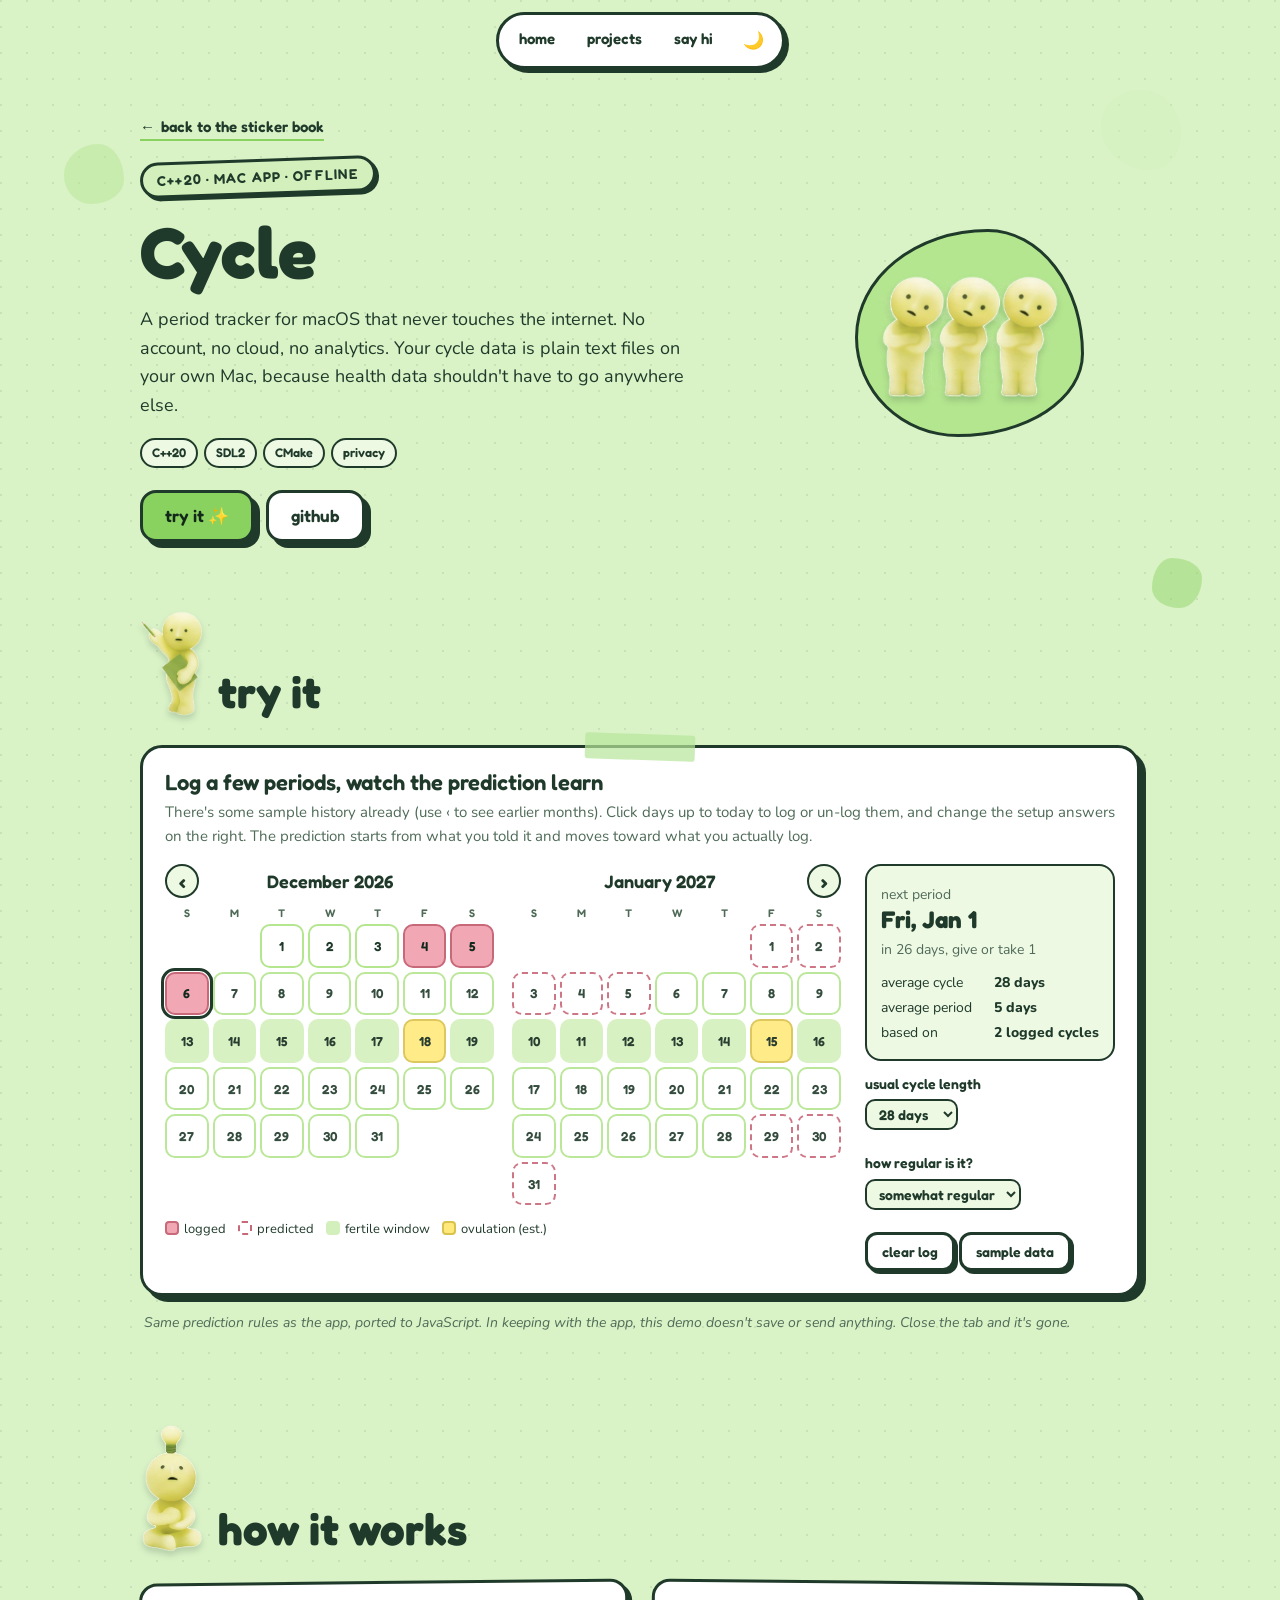
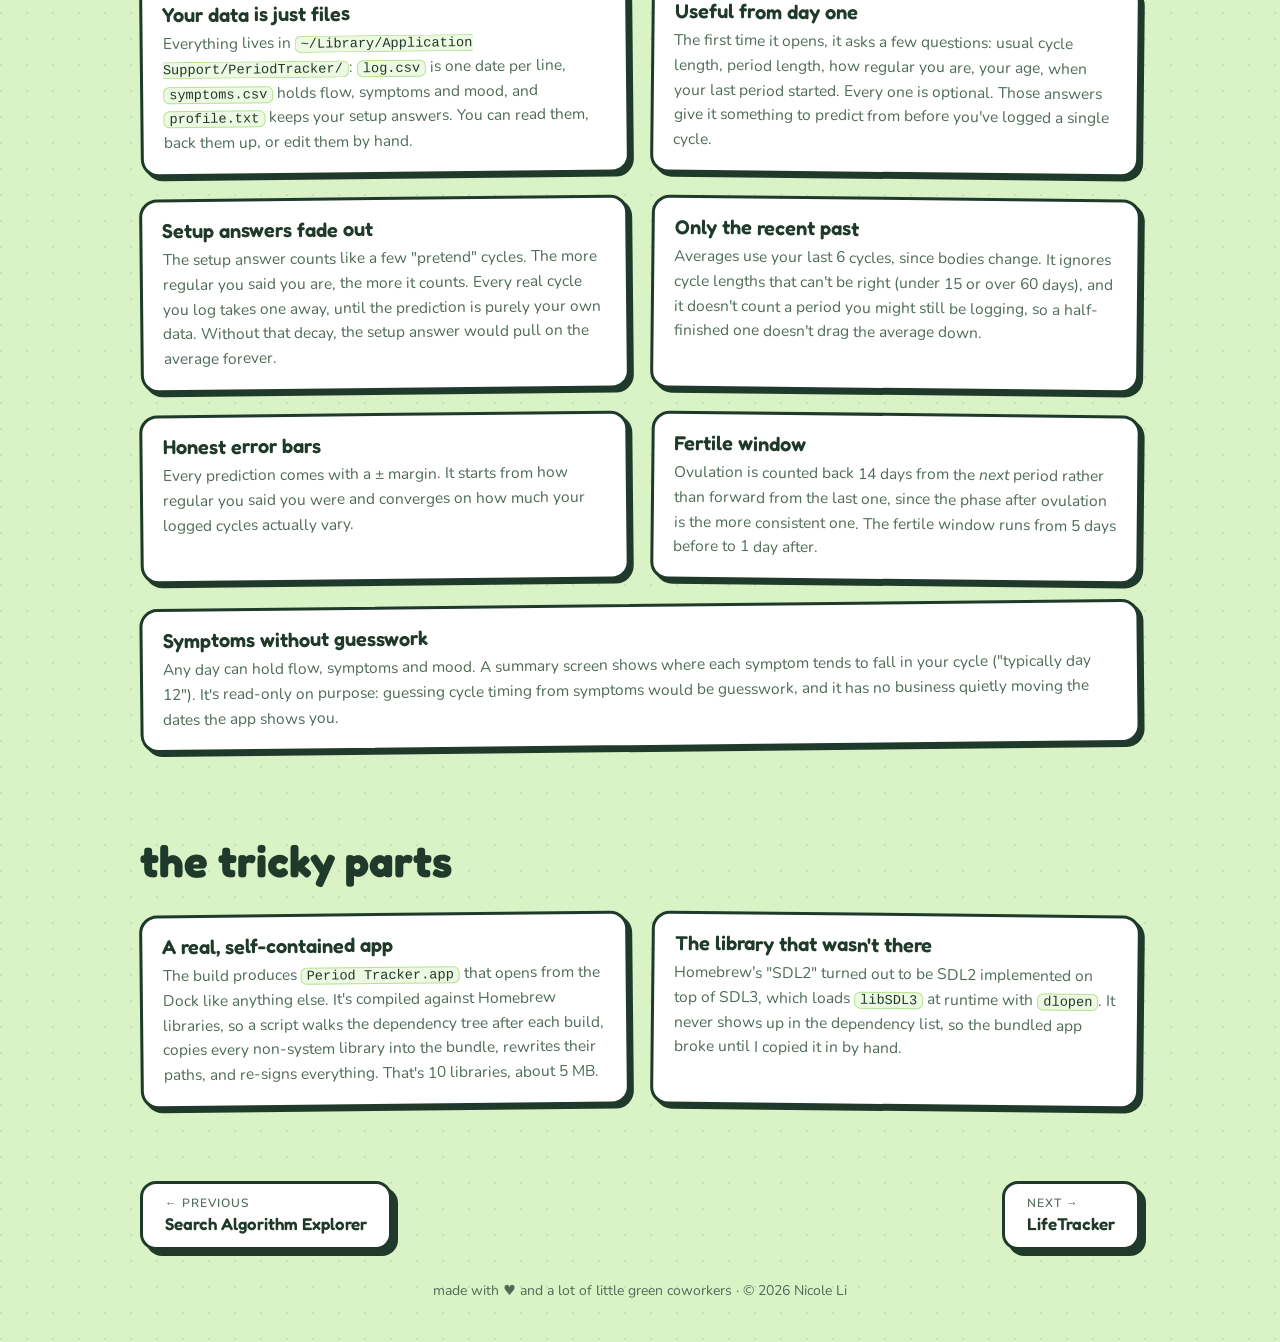
==== projects/cycle.html @ 3907b738 "Project pages with live demos; swap Fitness tracker for InternScout - Each project card opens its ow" ====
<!DOCTYPE html>
<html lang="en" data-theme="light">
<head>
<meta charset="utf-8">
<meta name="viewport" content="width=device-width, initial-scale=1, viewport-fit=cover">
<meta name="description" content="Cycle by Nicole Li: a fully offline period tracker for macOS, written in C++20 with SDL2. Health data never leaves your machine.">
<link rel="icon" href="../figures/idea.png">
<title>Cycle · Nicole Li</title>
<link rel="preconnect" href="https://fonts.googleapis.com">
<link rel="stylesheet" href="https://fonts.googleapis.com/css2?family=Fredoka:wght@400;500;600;700&family=Nunito:ital,wght@0,400;0,600;0,800;1,400&display=swap">
<link rel="stylesheet" href="../style.css">
<script>try{if(localStorage.getItem('theme')==='dark')document.documentElement.setAttribute('data-theme','dark')}catch(e){}</script>
<style>
:root{--period:#F2A7B5; --period-edge:#C8697A; --fertile:#D3F0BC; --ovu:#FFE97A}
.cyc{display:grid; grid-template-columns:1fr 250px; gap:24px; align-items:start}
.months{display:grid; grid-template-columns:repeat(2,1fr); gap:18px}
.mhead{display:flex; justify-content:space-between; align-items:center; margin-bottom:8px}
.mhead h4{font:600 18px "Fredoka",sans-serif; margin:0}
.arrow{font:700 18px "Fredoka",sans-serif; width:34px; height:34px; border-radius:50%; border:2.5px solid var(--line); background:var(--g1); color:var(--ink); cursor:pointer}
.arrow:focus-visible{outline:3px dashed var(--g5); outline-offset:2px}
.cal7{display:grid; grid-template-columns:repeat(7,1fr); gap:4px}
.cal7 .dow{font:600 11px "Fredoka",sans-serif; text-align:center; color:var(--ink-soft)}
.day{aspect-ratio:1; border-radius:10px; border:2px solid var(--g3); background:var(--paper); color:var(--ink); font:600 13px "Fredoka",sans-serif; cursor:pointer; position:relative; padding:0}
.day:disabled{cursor:default; opacity:.9}
.day.out{visibility:hidden}
.day.fertile{background:var(--fertile); border-color:var(--fertile); color:#12281A}
.day.ovu{background:var(--ovu); border-color:#D9C24E; color:#12281A}
.day.pred{border:2.5px dashed var(--period-edge); background:var(--paper); color:var(--ink)}
.day.logged{background:var(--period); border-color:var(--period-edge); color:#12281A}
.day.today{outline:3px solid var(--line); outline-offset:1px}
.day:focus-visible{outline:3px dashed var(--g5); outline-offset:1px}
.arrow.mob{visibility:hidden}
.legend{display:flex; flex-wrap:wrap; gap:12px; margin-top:14px; font-size:13px}
.legend i{display:inline-block; width:14px; height:14px; border-radius:4px; vertical-align:-2px; margin-right:5px; border:2px solid var(--g3)}
.side{display:grid; gap:12px}
.side .ctrl{display:block}
.side .lbl{display:block; margin-bottom:4px}
.pred-box{background:var(--g1); border:2.5px solid var(--line); border-radius:16px; padding:14px}
.pred-box .big2{font:700 24px "Fredoka",sans-serif; line-height:1.2}
.pred-box p{margin:4px 0 0; font-size:14px; color:var(--ink-soft)}
.pred-box dl{display:grid; grid-template-columns:1fr auto; gap:3px 10px; margin:10px 0 0; font-size:14px}
.pred-box dd{margin:0; font-weight:800}
@media (max-width:760px){
  .cyc{grid-template-columns:1fr}
  .months{grid-template-columns:1fr}
  .months > div:nth-child(2){display:none}
  .arrow.mob{visibility:visible}
}
</style>
</head>
<body>

<svg width="0" height="0" style="position:absolute" aria-hidden="true">
  <symbol id="p-group" viewBox="0 0 241 169"><image href="../figures/group.png" width="241" height="169"/></symbol>
  <symbol id="p-present" viewBox="0 0 165 276"><image href="../figures/present.png" width="165" height="276"/></symbol>
  <symbol id="p-idea" viewBox="0 0 127 259"><image href="../figures/idea.png" width="127" height="259"/></symbol>
</svg>
<div class="floaters" aria-hidden="true">
  <span class="s1" style="left:5%;top:16%;background:var(--g3);animation-delay:-2s"></span>
  <span class="s3" style="left:86%;top:10%;background:var(--g2);animation-delay:-1s;width:80px;height:80px"></span>
  <span class="s2" style="left:90%;top:62%;background:var(--g4);animation-delay:-8s;width:50px;height:50px"></span>
</div>
<canvas id="sparkles" aria-hidden="true"></canvas>

<nav class="nav" aria-label="Site">
  <ul>
    <li><a href="../index.html">home</a></li>
    <li><a href="../index.html#projects">projects</a></li>
    <li><a href="../index.html#contact">say hi</a></li>
    <li><button class="theme" id="themeBtn" type="button" aria-label="Toggle dark mode">🌙</button></li>
  </ul>
</nav>

<main class="wrap">
  <header class="phero">
    <div>
      <a class="back" href="../index.html#projects"><span class="ar">←</span> back to the sticker book</a><br>
      <span class="eyebrow">C++20 · Mac app · offline</span>
      <h1>Cycle</h1>
      <p class="plead">A period tracker for macOS that never touches the internet. No account, no cloud, no analytics. Your cycle data is plain text files on your own Mac, because health data shouldn't have to go anywhere else.</p>
      <div class="tags"><span>C++20</span><span>SDL2</span><span>CMake</span><span>privacy</span></div>
      <div class="btns">
        <a class="btn" href="#demo">try it ✨</a>
        <a class="btn alt" href="https://github.com/nicole-li7/cycle" target="_blank" rel="noopener">github</a>
      </div>
    </div>
    <div class="stage" aria-hidden="true">
      <div class="pad a"></div>
      <div class="smk hero-smk" style="width:70%;left:15%;bottom:22%"><svg viewBox="0 0 241 169"><use href="#p-group"/></svg></div>
    </div>
  </header>

  <section id="demo">
    <div class="title"><div class="smk" aria-hidden="true"><svg viewBox="0 0 165 276"><use href="#p-present"/></svg></div><h2>try it</h2></div>
    <div class="demo-card">
      <h3 class="demo-sub">Log a few periods, watch the prediction learn</h3>
      <p>There's some sample history already (use ‹ to see earlier months). Click days up to today to log or un-log them, and change the setup answers on the right. The prediction starts from what you told it and moves toward what you actually log.</p>
      <div class="cyc">
        <div>
          <div class="months" id="months"></div>
          <div class="legend">
            <span><i style="background:var(--period);border-color:var(--period-edge)"></i>logged</span>
            <span><i style="border:2px dashed var(--period-edge)"></i>predicted</span>
            <span><i style="background:var(--fertile);border-color:var(--fertile)"></i>fertile window</span>
            <span><i style="background:var(--ovu);border-color:#D9C24E"></i>ovulation (est.)</span>
          </div>
        </div>
        <div class="side">
          <div class="pred-box" aria-live="polite" id="pred"></div>
          <div class="ctrl"><label class="lbl" for="usual">usual cycle length</label>
            <select class="sel" id="usual"></select></div>
          <div class="ctrl"><label class="lbl" for="reg">how regular is it?</label>
            <select class="sel" id="reg"><option value="0">not sure</option><option value="4">very regular</option><option value="2" selected>somewhat regular</option><option value="1">irregular</option></select></div>
          <div class="ctrl">
            <button class="btn small alt" type="button" id="clear">clear log</button>
            <button class="btn small alt" type="button" id="sample">sample data</button>
          </div>
        </div>
      </div>
    </div>
    <p class="demo-note">Same prediction rules as the app, ported to JavaScript. In keeping with the app, this demo doesn't save or send anything. Close the tab and it's gone.</p>
  </section>

  <section>
    <div class="title"><div class="smk" aria-hidden="true"><svg viewBox="0 0 127 259"><use href="#p-idea"/></svg></div><h2>how it works</h2></div>
    <div class="explain">
      <div class="note">
        <h3>Your data is just files</h3>
        <p>Everything lives in <code>~/Library/Application Support/PeriodTracker/</code>: <code>log.csv</code> is one date per line, <code>symptoms.csv</code> holds flow, symptoms and mood, and <code>profile.txt</code> keeps your setup answers. You can read them, back them up, or edit them by hand.</p>
      </div>
      <div class="note">
        <h3>Useful from day one</h3>
        <p>The first time it opens, it asks a few questions: usual cycle length, period length, how regular you are, your age, when your last period started. Every one is optional. Those answers give it something to predict from before you've logged a single cycle.</p>
      </div>
      <div class="note">
        <h3>Setup answers fade out</h3>
        <p>The setup answer counts like a few "pretend" cycles. The more regular you said you are, the more it counts. Every real cycle you log takes one away, until the prediction is purely your own data. Without that decay, the setup answer would pull on the average forever.</p>
      </div>
      <div class="note">
        <h3>Only the recent past</h3>
        <p>Averages use your last 6 cycles, since bodies change. It ignores cycle lengths that can't be right (under 15 or over 60 days), and it doesn't count a period you might still be logging, so a half-finished one doesn't drag the average down.</p>
      </div>
      <div class="note">
        <h3>Honest error bars</h3>
        <p>Every prediction comes with a ± margin. It starts from how regular you said you were and converges on how much your logged cycles actually vary.</p>
      </div>
      <div class="note">
        <h3>Fertile window</h3>
        <p>Ovulation is counted back 14 days from the <em>next</em> period rather than forward from the last one, since the phase after ovulation is the more consistent one. The fertile window runs from 5 days before to 1 day after.</p>
      </div>
      <div class="note wide">
        <h3>Symptoms without guesswork</h3>
        <p>Any day can hold flow, symptoms and mood. A summary screen shows where each symptom tends to fall in your cycle ("typically day 12"). It's read-only on purpose: guessing cycle timing from symptoms would be guesswork, and it has no business quietly moving the dates the app shows you.</p>
      </div>
    </div>
  </section>

  <section>
    <div class="title"><h2>the tricky parts</h2></div>
    <div class="explain">
      <div class="note">
        <h3>A real, self-contained app</h3>
        <p>The build produces <code>Period Tracker.app</code> that opens from the Dock like anything else. It's compiled against Homebrew libraries, so a script walks the dependency tree after each build, copies every non-system library into the bundle, rewrites their paths, and re-signs everything. That's 10 libraries, about 5 MB.</p>
      </div>
      <div class="note">
        <h3>The library that wasn't there</h3>
        <p>Homebrew's "SDL2" turned out to be SDL2 implemented on top of SDL3, which loads <code>libSDL3</code> at runtime with <code>dlopen</code>. It never shows up in the dependency list, so the bundled app broke until I copied it in by hand.</p>
      </div>
    </div>
  </section>

  <nav class="pnext" aria-label="More projects">
    <a class="btn alt" href="search.html"><small>← previous</small>Search Algorithm Explorer</a>
    <a class="btn alt" href="lifetracker.html"><small>next →</small>LifeTracker</a>
  </nav>
</main>
<footer>made with ♥ and a lot of little green coworkers · © 2026 Nicole Li</footer>

<script src="../site.js"></script>
<script>
(function(){
  var DAY = 864e5, WINDOW = 6, FUTURE = 13, LUTEAL = 14;
  function mk(y, m, d){ return new Date(y, m, d, 12); }
  var now = new Date(), TODAY = mk(now.getFullYear(), now.getMonth(), now.getDate());
  function add(d, n){ return mk(d.getFullYear(), d.getMonth(), d.getDate() + n); }
  function key(d){ return d.getFullYear() + '-' + String(d.getMonth() + 1).padStart(2, '0') + '-' + String(d.getDate()).padStart(2, '0'); }
  function between(a, b){ return Math.round((b - a) / DAY); }
  function fromKey(k){ var p = k.split('-'); return mk(+p[0], p[1] - 1, +p[2]); }

  var logged = new Set(), viewStart = mk(TODAY.getFullYear(), TODAY.getMonth(), 1);
  var usual = document.getElementById('usual'), reg = document.getElementById('reg');
  usual.innerHTML = '<option value="0">not sure</option>' + Array.from({length: 21}, function(_, i){ var v = 21 + i; return '<option value="' + v + '"' + (v === 28 ? ' selected' : '') + '>' + v + ' days</option>'; }).join('');

  function seed(){
    logged.clear();
    [[-58, 5], [-30, 5], [-2, 3]].forEach(function(p){ for (var i = 0; i < p[1]; i++) logged.add(key(add(TODAY, p[0] + i))); });
  }

  // blend(): the setup answer counts as `w` cycles; with w = 0 it drops out
  function blend(prior, w, obs){
    if (!obs.length) return prior;
    var sum = obs.reduce(function(a, b){ return a + b; }, 0);
    return w <= 0 ? Math.round(sum / obs.length) : Math.round((prior * w + sum) / (w + obs.length));
  }
  function sd(v){
    if (v.length < 2) return 0;
    var m = v.reduce(function(a, b){ return a + b; }, 0) / v.length;
    return Math.round(Math.sqrt(v.reduce(function(a, b){ return a + (b - m) * (b - m); }, 0) / v.length));
  }

  function predict(){
    var typical = +usual.value, regularity = +reg.value;
    var strength = regularity || (typical ? 2 : 1);
    var baseSpread = {4: 2, 2: 4, 1: 7, 0: 5}[regularity];
    var out = {cycle: typical || 28, period: 5, spread: baseSpread, observed: 0, pred: new Set(), fertile: new Set(), ovu: new Set(), next: null};
    var days = Array.from(logged).sort().map(fromKey);
    if (!days.length) return out;

    // group consecutive days into periods
    var cycles = [];
    for (var i = 0; i < days.length;) {
      var len = 1; while (i + len < days.length && between(days[i], days[i + len]) === len) len++;
      cycles.push({start: days[i], period: len}); i += len;
    }
    var lens = [];
    for (var c = 0; c + 1 < cycles.length; c++) { var L = between(cycles[c].start, cycles[c + 1].start); if (L >= 15 && L <= 60) lens.push(L); }
    var total = lens.length; lens = lens.slice(-WINDOW);
    var plens = cycles.filter(function(cy, idx){
      var last = idx === cycles.length - 1, lastDay = add(cy.start, cy.period - 1);
      return !(last && between(lastDay, TODAY) <= 1);          // might still be ongoing
    }).map(function(cy){ return cy.period; }).slice(-WINDOW);

    var w = Math.max(0, strength - total);
    out.observed = total;
    out.cycle = blend(typical || 28, w, lens);
    out.period = blend(5, w, plens);
    out.spread = lens.length >= 2 ? blend(baseSpread, w, lens.map(function(){ return Math.max(1, sd(lens)); })) : baseSpread;
    out.spread = Math.min(10, Math.max(1, out.spread));

    var next = add(cycles[cycles.length - 1].start, out.cycle);
    while (between(next, TODAY) > 0) next = add(next, out.cycle);
    out.next = next;
    for (var k = 0; k < FUTURE; k++) {
      var s = add(next, k * out.cycle);
      for (var p = 0; p < out.period; p++) out.pred.add(key(add(s, p)));
      var ov = add(s, -LUTEAL); out.ovu.add(key(ov));
      for (var f = -5; f <= 1; f++) out.fertile.add(key(add(ov, f)));
    }
    return out;
  }

  var MONTHS = ['January','February','March','April','May','June','July','August','September','October','November','December'];
  function month(first, P, idx){
    var y = first.getFullYear(), m = first.getMonth(), n = new Date(y, m + 1, 0).getDate(), lead = first.getDay();
    var h = '<div><div class="mhead">' + (idx === 0 ? '<button class="arrow" type="button" data-nav="-1" aria-label="Earlier months">‹</button>' : '<span></span>') +
      '<h4>' + MONTHS[m] + ' ' + y + '</h4>' + (idx === 1 ? '<button class="arrow" type="button" data-nav="1" aria-label="Later months">›</button>' : '<button class="arrow mob" type="button" data-nav="1" aria-label="Later months">›</button>') + '</div><div class="cal7">';
    'SMTWTFS'.split('').forEach(function(d){ h += '<span class="dow" aria-hidden="true">' + d + '</span>'; });
    for (var b = 0; b < lead; b++) h += '<span class="day out"></span>';
    for (var d = 1; d <= n; d++) {
      var dt = mk(y, m, d), k = key(dt), cls = ['day'], label = MONTHS[m] + ' ' + d;
      if (logged.has(k)) { cls.push('logged'); label += ', logged'; }
      else if (P.pred.has(k)) { cls.push('pred'); label += ', predicted period'; }
      else if (P.ovu.has(k)) { cls.push('ovu'); label += ', estimated ovulation'; }
      else if (P.fertile.has(k)) { cls.push('fertile'); label += ', fertile window'; }
      if (k === key(TODAY)) { cls.push('today'); label += ', today'; }
      var future = dt > TODAY;
      h += '<button type="button" class="' + cls.join(' ') + '" data-k="' + k + '"' + (future ? ' disabled' : '') + ' aria-label="' + label + '" aria-pressed="' + logged.has(k) + '">' + d + '</button>';
    }
    return h + '</div></div>';
  }

  function fmtDate(d){ return d.toLocaleDateString('en-US', {weekday: 'short', month: 'short', day: 'numeric'}); }
  function render(){
    var P = predict();
    document.getElementById('months').innerHTML = month(viewStart, P, 0) + month(mk(viewStart.getFullYear(), viewStart.getMonth() + 1, 1), P, 1);
    var box = document.getElementById('pred');
    if (!P.next) { box.innerHTML = '<div class="big2">nothing logged</div><p>Click a past day to log it. Until then there\'s nothing to anchor a date to, just your setup answers: about ' + P.cycle + '-day cycles.</p>'; return; }
    var inDays = between(TODAY, P.next);
    box.innerHTML = '<p>next period</p><div class="big2">' + fmtDate(P.next) + '</div><p>' + (inDays === 0 ? 'today' : 'in ' + inDays + ' day' + (inDays === 1 ? '' : 's')) + ', give or take ' + P.spread + '</p>' +
      '<dl><dt>average cycle</dt><dd>' + P.cycle + ' days</dd><dt>average period</dt><dd>' + P.period + ' days</dd><dt>based on</dt><dd>' +
      (P.observed ? P.observed + ' logged cycle' + (P.observed === 1 ? '' : 's') : 'setup answers') + '</dd></dl>';
  }

  document.getElementById('months').addEventListener('click', function(e){
    var nav = e.target.closest('[data-nav]');
    if (nav) { viewStart = mk(viewStart.getFullYear(), viewStart.getMonth() + (+nav.dataset.nav), 1); render(); return; }
    var b = e.target.closest('.day[data-k]'); if (!b || b.disabled) return;
    var k = b.dataset.k; if (logged.has(k)) logged.delete(k); else logged.add(k);
    render();
    var again = document.querySelector('.day[data-k="' + k + '"]'); if (again) again.focus();
  });
  usual.addEventListener('change', render); reg.addEventListener('change', render);
  document.getElementById('clear').addEventListener('click', function(){ logged.clear(); render(); });
  document.getElementById('sample').addEventListener('click', function(){ seed(); viewStart = mk(TODAY.getFullYear(), TODAY.getMonth(), 1); render(); });
  seed(); render();
})();
</script>
</body>
</html>
---- style.css ----
:root{
  --bg:#D9F2C6; --bg2:#C6E9AC; --ink:#1F3A2A; --ink-soft:#4F6B58;
  --paper:#FFFFFF; --line:#1F3A2A;
  --g1:#EEF9E4; --g2:#D3F0BC; --g3:#B4E58F; --g4:#8AD25F; --g5:#5FB244;
  --smk:#E6F2A8; --smk-shade:#C6D97E; --smk-face:#4A5A2E; --smk-glow:0 0 0 transparent;
  --bulb:#FFE97A;
  --shadow:6px 6px 0 var(--ink);
  --tape:rgba(183,230,154,.7);
}
:root[data-theme="dark"]{
  --bg:#0F1A12; --bg2:#152418; --ink:#E9F5E1; --ink-soft:#A9C4AE;
  --paper:#182A1D; --line:#E9F5E1;
  --g1:#22371F; --g2:#2E4A2A; --g3:#3F6636; --g4:#6FBF57; --g5:#9BE87C;
  --smk:#EDFFB0; --smk-shade:#B9D46E; --smk-face:#2F3D1C; --smk-glow:0 0 14px #E4FF9A;
  --bulb:#FFF3A6;
  --shadow:6px 6px 0 #050A06; --tape:rgba(159,232,124,.35);
}
*{box-sizing:border-box}
img{max-width:100%} [hidden]{display:none!important}
html{scroll-behavior:smooth}
body{
  margin:0; background:var(--bg); color:var(--ink);
  font-family:"Nunito","Avenir Next","Segoe UI",system-ui,sans-serif; font-size:17px; line-height:1.6;
  background-image:radial-gradient(circle at 1px 1px, color-mix(in srgb, var(--ink) 9%, transparent) 1.2px, transparent 0);
  background-size:26px 26px; overflow-x:hidden;
}
h1,h2,h3{font-family:"Fredoka","Nunito","Avenir Next",system-ui,sans-serif; line-height:1.1; margin:0; text-wrap:balance}
a{color:inherit}
.wrap{max-width:1040px; margin:0 auto; padding-inline:20px}

/* smiski photo figures */
.smk{position:absolute; pointer-events:none; filter:drop-shadow(var(--smk-glow)) drop-shadow(0 4px 3px rgba(31,58,42,.2))}
.smk svg{display:block; width:100%; height:auto; overflow:visible}
.peekwrap{position:absolute; left:0; right:0; top:-70px; height:70px; overflow:hidden; pointer-events:none; z-index:3}
.peekwrap .smk{position:absolute; bottom:-6px; width:72px; transition:transform .4s cubic-bezier(.34,1.56,.64,1); transform:translateY(58%)}
.sticker:hover .peekwrap .smk,.polaroid:hover .peekwrap .smk{transform:translateY(8%)}

/* random blob pads under figures */
.pad{position:absolute; background:var(--g3); border:3px solid var(--line); z-index:-1; animation:morph 9s ease-in-out infinite}
.pad.a{border-radius:58% 42% 55% 45% / 52% 60% 40% 48%}
.pad.b{border-radius:40% 60% 45% 55% / 60% 40% 60% 40%; background:var(--g2); animation-delay:-3s}
.pad.c{border-radius:50% 50% 38% 62% / 45% 55% 45% 55%; background:var(--g4); animation-delay:-6s}
@keyframes morph{0%,100%{transform:rotate(0) scale(1)}50%{transform:rotate(6deg) scale(1.04)}}

/* nav pill */
.nav{position:sticky; top:calc(env(safe-area-inset-top,0px) + 12px); z-index:20; display:flex; justify-content:center; padding-inline:16px; pointer-events:none}
.nav ul{pointer-events:auto; list-style:none; margin:0; padding:6px; display:flex; gap:4px; background:var(--paper); border:3px solid var(--line); border-radius:999px; box-shadow:4px 4px 0 var(--ink)}
.nav a{display:block; padding:6px 14px; border-radius:999px; text-decoration:none; font-family:"Fredoka",sans-serif; font-weight:600; font-size:15px; transition:background .2s, transform .2s}
.nav a:hover,.nav a:focus-visible{background:var(--g2); transform:rotate(-3deg); outline:none}
.nav .theme{cursor:pointer; border:0; background:none; font:inherit; color:inherit; padding:6px 12px; border-radius:999px}
.nav .theme:hover{background:var(--g2)}

/* floating blobs */
.floaters{position:fixed; inset:0; pointer-events:none; z-index:0; overflow:hidden}
.floaters span{position:absolute; width:60px; height:60px; opacity:.45; animation:drift 16s ease-in-out infinite, morph 9s ease-in-out infinite}
.floaters .s1{border-radius:58% 42% 55% 45% / 52% 60% 40% 48%}
.floaters .s2{border-radius:40% 60% 45% 55% / 60% 40% 60% 40%}
.floaters .s3{border-radius:50% 50% 38% 62% / 45% 55% 45% 55%}
@keyframes drift{0%,100%{translate:0 0}50%{translate:0 -40px}}

/* corner hider */
.corner{position:fixed; right:0; bottom:env(safe-area-inset-bottom,0px); width:170px; z-index:5; transform:translateX(40%); transition:transform .5s cubic-bezier(.34,1.56,.64,1); pointer-events:auto; cursor:pointer}
.corner:hover{transform:translateX(4%)}

main{position:relative; z-index:1}

/* hero */
.hero{display:grid; grid-template-columns:1.2fr .8fr; gap:32px; align-items:center; padding-block:64px 40px}
.eyebrow{display:inline-block; font-family:"Fredoka",sans-serif; font-weight:600; font-size:14px; letter-spacing:.08em; text-transform:uppercase; background:var(--g2); border:3px solid var(--line); border-radius:999px; padding:4px 14px; transform:rotate(-2deg); box-shadow:3px 3px 0 var(--ink)}
.hero h1{font-size:clamp(46px,8vw,86px); font-weight:700; margin-top:18px}
.hero h1 .wave{display:inline-block; animation:wave 2.4s ease-in-out infinite; transform-origin:70% 70%}
@keyframes wave{0%,60%,100%{transform:rotate(0)}10%{transform:rotate(16deg)}20%{transform:rotate(-8deg)}30%{transform:rotate(16deg)}40%{transform:rotate(-4deg)}50%{transform:rotate(10deg)}}
.hero .squiggle{position:relative; display:inline-block; z-index:0}
.hero .squiggle::after{content:""; position:absolute; left:-4px; right:-4px; bottom:6px; height:.35em; background:var(--g4); z-index:-1; border-radius:6px; transform:rotate(-1deg)}
.role{font-family:"Fredoka",sans-serif; font-size:clamp(20px,3vw,26px); font-weight:500; color:var(--ink-soft); margin:14px 0 0; min-height:1.4em}
.role .typed{color:var(--ink); border-right:3px solid var(--g5); padding-right:3px; animation:caret .8s step-end infinite}
@keyframes caret{50%{border-color:transparent}}
.lead{max-width:48ch; margin:18px 0 26px}
.btns{display:flex; flex-wrap:wrap; gap:12px}
.btn{font-family:"Fredoka",sans-serif; font-weight:600; font-size:17px; text-decoration:none; padding:11px 22px; border:3px solid var(--line); border-radius:16px; background:var(--g4); color:#12281A; box-shadow:var(--shadow); transition:transform .15s, box-shadow .15s}
.btn.alt{background:var(--paper); color:var(--ink)}
.btn:hover{transform:translate(2px,2px) rotate(-1deg); box-shadow:3px 3px 0 var(--ink)}
.btn:active{transform:translate(6px,6px); box-shadow:0 0 0 var(--ink)}
.btn:focus-visible{outline:3px dashed var(--g5); outline-offset:4px}

/* hero mascot: researching smiski on a blob */
.stage{position:relative; justify-self:center; width:min(100%,300px); aspect-ratio:1; cursor:pointer; user-select:none}
.stage .pad{inset:12% 6% 8% 6%}
.stage .hero-smk{position:absolute; left:26%; width:52%; bottom:14%; animation:bob 3.4s ease-in-out infinite; pointer-events:none}
@keyframes bob{0%,100%{transform:translateY(0)}50%{transform:translateY(-8px)}}
.stage .idea{position:absolute; width:18%; left:64%; top:6%; opacity:0; transform-origin:bottom center}
.stage.hi .idea{animation:idea 1.8s ease-out forwards}
@keyframes idea{0%{opacity:0; transform:scale(.3) translateY(10px)}25%{opacity:1; transform:scale(1.15) translateY(-6px)}45%{transform:scale(1) translateY(0)}80%{opacity:1}100%{opacity:0; transform:translateY(-16px)}}
.stage.hi .hero-smk{animation:hop .6s ease-out 2}
@keyframes hop{0%,100%{transform:translateY(0)}50%{transform:translateY(-22px) rotate(-3deg)}}
.stage .buddy{width:30%; left:-8%; bottom:8%; animation:sway 5s ease-in-out infinite}
@keyframes sway{0%,100%{transform:rotate(-4deg)}50%{transform:rotate(4deg)}}
.mascot-note{font-size:14px; color:var(--ink-soft); text-align:center; margin-top:6px; font-style:italic}

/* section titles */
section{padding-block:44px}
.title{display:flex; align-items:flex-end; gap:14px; margin-bottom:28px; position:relative}
.title h2{font-size:clamp(30px,5vw,44px); font-weight:700}
.title .smk{position:static; width:64px; animation:peekup 4s ease-in-out infinite}
@keyframes peekup{0%,100%{transform:translateY(4px)}50%{transform:translateY(-3px)}}

/* project stickers */
.grid{display:grid; grid-template-columns:repeat(2,1fr); gap:34px 30px}
.sticker{position:relative; background:var(--paper); border:3px solid var(--line); border-radius:22px; padding:22px 20px 20px; box-shadow:var(--shadow); text-decoration:none; display:flex; flex-direction:column; gap:12px; transition:transform .25s cubic-bezier(.34,1.56,.64,1), box-shadow .25s}
.sticker:nth-child(1){transform:rotate(-2deg)}
.sticker:nth-child(2){transform:rotate(1.5deg); margin-top:18px}
.sticker:nth-child(3){transform:rotate(-1deg)}
.sticker:nth-child(4){transform:rotate(1.2deg); margin-top:10px}
.sticker:hover,.sticker:focus-within{transform:rotate(0) translateY(-8px) scale(1.03); box-shadow:10px 10px 0 var(--ink)}
.sticker::before{content:""; position:absolute; top:-14px; left:50%; width:90px; height:26px; background:var(--tape); transform:translateX(-50%) rotate(-3deg); border-radius:3px; z-index:2}
.sticker .art{height:120px; border-radius:14px; border:3px solid var(--line); display:grid; place-items:center; overflow:hidden; position:relative}
.sticker h3{font-size:24px; font-weight:600}
.sticker h3 a{text-decoration:none}
.sticker .open::after{content:""; position:absolute; inset:0; z-index:1; border-radius:22px}
.sticker .open:focus-visible{outline:none}
.sticker:has(.open:focus-visible){outline:3px dashed var(--g5); outline-offset:6px}
.sticker .links2{position:relative; z-index:2}
.sticker{cursor:pointer}
.sticker p{margin:0; font-size:15px; color:var(--ink-soft)}
.tags{display:flex; flex-wrap:wrap; gap:6px; margin-top:auto}
.tags span{font-family:"Fredoka",sans-serif; font-size:12.5px; font-weight:600; padding:3px 10px; border-radius:999px; border:2px solid var(--line); background:var(--g1); color:var(--ink)}
.sticker .links2{display:flex; flex-wrap:wrap; gap:14px}
.sticker .go{font-family:"Fredoka",sans-serif; font-weight:600; font-size:14px; color:var(--ink); display:inline-flex; align-items:center; gap:6px; text-decoration:none; border-bottom:2px solid var(--g4)}
.sticker .go:hover .ar{transform:translateX(5px)}
.sticker .go:focus-visible{outline:3px dashed var(--g5); outline-offset:3px}
.go .ar{display:inline-block; transition:transform .2s}
.sticker .edge{width:70px; left:-40px; bottom:30px; transform:rotate(-6deg)}
.sticker .hang{width:62px; right:-34px; top:110px; transform:rotate(10deg)}

/* mini art animations */
.rank{display:flex; flex-direction:column; gap:6px; width:72%}
.rank div{display:flex; align-items:center; gap:8px; background:#fff; border:2.5px solid #1F3A2A; border-radius:8px; padding:2px 8px; font-family:"Fredoka",sans-serif; font-size:12px; color:#1F3A2A; animation:rise 4.8s ease-in-out infinite}
.rank div:nth-child(2){animation-delay:.25s} .rank div:nth-child(3){animation-delay:.5s} .rank div:nth-child(4){animation-delay:.75s}
.rank b{width:20px} .rank i{flex:1; height:6px; border-radius:3px; background:#D3F0BC}
.rank em{font-style:normal; font-weight:600; font-size:10px; background:#8AD25F; border-radius:999px; padding:0 6px}
@keyframes rise{0%,100%{transform:translateY(0)}15%{transform:translateY(-3px)}30%{transform:translateY(0)}}
.art.a1{background:var(--g2)}
.check{display:flex; flex-direction:column; gap:8px}
.check div{display:flex; align-items:center; gap:8px; font-family:"Fredoka",sans-serif; font-size:13px; color:#1F3A2A}
.check i{width:18px; height:18px; border:2.5px solid #1F3A2A; border-radius:5px; background:#fff; position:relative}
.check i::after{content:""; position:absolute; left:4px; top:1px; width:5px; height:9px; border:solid #1F3A2A; border-width:0 3px 3px 0; transform:rotate(45deg) scale(0); transform-origin:center}
.check div:nth-child(1) i::after{animation:tick 4s .2s infinite}
.check div:nth-child(2) i::after{animation:tick 4s 1.2s infinite}
.check div:nth-child(3) i::after{animation:tick 4s 2.2s infinite}
@keyframes tick{0%,10%{transform:rotate(45deg) scale(0)}20%,80%{transform:rotate(45deg) scale(1)}90%,100%{transform:rotate(45deg) scale(0)}}
.art.a2{background:var(--g3); perspective:300px}
.cube{width:48px; height:48px; position:relative; transform-style:preserve-3d; animation:tumble 5s linear infinite}
.cube b{position:absolute; inset:0; border:3px solid #1F3A2A; opacity:.96}
.cube b:nth-child(1){transform:translateZ(24px); background:#EAF7DD} .cube b:nth-child(2){transform:rotateY(180deg) translateZ(24px); background:#8FD46A}
.cube b:nth-child(3){transform:rotateY(90deg) translateZ(24px); background:#D3F0BC} .cube b:nth-child(4){transform:rotateY(-90deg) translateZ(24px); background:#67B84C}
.cube b:nth-child(5){transform:rotateX(90deg) translateZ(24px); background:#fff} .cube b:nth-child(6){transform:rotateX(-90deg) translateZ(24px); background:#B7E69A}
@keyframes tumble{to{transform:rotateX(360deg) rotateY(360deg)}}
.crosshair{position:absolute; width:22px; height:22px; border:2.5px solid #1F3A2A; border-radius:50%; pointer-events:none}
.crosshair::before,.crosshair::after{content:""; position:absolute; background:#1F3A2A}
.crosshair::before{left:50%; top:-6px; width:2.5px; height:30px; transform:translateX(-50%)}
.crosshair::after{top:50%; left:-6px; height:2.5px; width:30px; transform:translateY(-50%)}
.art.a4{background:var(--g3)}
.bars{display:flex; align-items:flex-end; gap:7px; height:70px}
.bars i{width:14px; background:#fff; border:2.5px solid #1F3A2A; border-radius:5px 5px 2px 2px; transform-origin:bottom; animation:grow 3.6s ease-in-out infinite}
.bars i:nth-child(1){height:40%} .bars i:nth-child(2){height:65%;animation-delay:.2s} .bars i:nth-child(3){height:50%;animation-delay:.4s;background:#8AD25F} .bars i:nth-child(4){height:85%;animation-delay:.6s} .bars i:nth-child(5){height:70%;animation-delay:.8s;background:#8AD25F}
@keyframes grow{0%,100%{transform:scaleY(.6)}50%{transform:scaleY(1)}}
.art.a3{background:var(--g1)}
.pg{display:grid; grid-template-columns:repeat(7,14px); gap:3px}
.pg i{width:14px; height:14px; border-radius:3px; background:#fff; border:2px solid #1F3A2A}
.pg i.w{background:#1F3A2A}
.pg i.p{animation:light 4.2s linear infinite; animation-delay:calc(var(--d) * .35s)}
.pg i.s{background:#8AD25F} .pg i.g{background:#FFE97A}
@keyframes light{0%,8%{background:#fff}12%,70%{background:#8AD25F}80%,100%{background:#fff}}
.cal{display:grid; grid-template-columns:repeat(7,14px); gap:4px}
.cal i{width:14px; height:14px; border-radius:4px; background:#fff; border:2px solid #1F3A2A}
.cal i.on{background:#8FD46A; animation:pulse 2s ease-in-out infinite}
.cal i.on:nth-child(12){animation-delay:.15s} .cal i.on:nth-child(13){animation-delay:.3s} .cal i.on:nth-child(14){animation-delay:.45s}
@keyframes pulse{0%,100%{transform:scale(1)}50%{transform:scale(1.25)}}
.lock{position:absolute; right:10px; bottom:8px; font-family:"Fredoka",sans-serif; font-size:11px; font-weight:600; background:#fff; color:#1F3A2A; border:2px solid #1F3A2A; border-radius:999px; padding:1px 8px}

/* skills marquee */
.skills{position:relative}
.skills .skater{width:72px; top:-38px; left:0; z-index:2; animation:skate 14s linear infinite}
@keyframes skate{0%{transform:translateX(-90px) rotate(-2deg)}50%{transform:translateX(calc(100vw - 20px)) rotate(-2deg)}50.01%{transform:translateX(calc(100vw - 20px)) scaleX(-1) rotate(2deg)}100%{transform:translateX(-90px) scaleX(-1) rotate(2deg)}}
.marquee{overflow:hidden; border-block:3px solid var(--line); background:var(--paper); transform:rotate(-1.2deg); margin-inline:-40px; padding-block:14px}
.marquee .track{display:flex; gap:14px; width:max-content; animation:scroll 28s linear infinite}
.marquee:hover .track{animation-play-state:paused}
.chip{font-family:"Fredoka",sans-serif; font-weight:600; font-size:16px; padding:8px 18px; border:3px solid var(--line); border-radius:999px; white-space:nowrap; box-shadow:3px 3px 0 var(--ink); color:var(--ink)}
.chip:nth-child(4n+1){background:var(--g1)} .chip:nth-child(4n+2){background:var(--g2)}
.chip:nth-child(4n+3){background:var(--g3)} .chip:nth-child(4n+4){background:var(--g4); color:#12281A}
@keyframes scroll{to{transform:translateX(-50%)}}

/* about */
.about{display:grid; grid-template-columns:1fr 1fr; gap:36px; align-items:start}
.fan{position:relative; height:380px}
.polaroid{background:var(--paper); border:3px solid var(--line); padding:12px 12px 38px; box-shadow:var(--shadow); width:230px; position:absolute; transition:transform .35s cubic-bezier(.34,1.56,.64,1), z-index 0s}
.polaroid.p1{left:20px; top:40px; transform:rotate(-7deg); z-index:1}
.polaroid.p2{left:190px; top:0; transform:rotate(4deg); z-index:2}
.polaroid.p3{left:230px; top:50px; transform:rotate(9deg); z-index:1}
.polaroid:hover{transform:rotate(0) scale(1.06); z-index:5}
.polaroid .photo{aspect-ratio:1; border:3px solid var(--line); overflow:hidden; background:var(--g2)}
.polaroid .photo img{width:100%; height:100%; object-fit:cover; display:block}
.polaroid figcaption{position:absolute; bottom:8px; left:0; right:0; text-align:center; font-family:"Fredoka",sans-serif; font-weight:500; color:var(--ink-soft)}
.about ul{padding-left:0; list-style:none; margin:14px 0 0; display:grid; gap:8px}
.about li{display:flex; gap:10px; align-items:flex-start}
.about li::before{content:"✦"; color:var(--g5); font-weight:800; flex:none; margin-top:2px}
.about .aside{position:relative; padding-top:10px; min-width:0}
.about .aside .pad{width:120px; height:110px; right:-10px; top:-40px}
.about .aside .thinker{width:92px; right:14px; top:-88px; z-index:3}

/* contact */
.contact{text-align:center; padding-block:60px 40px; position:relative}
.contact h2{font-size:clamp(34px,6vw,60px); font-weight:700}
.contact p{max-width:44ch; margin:12px auto 24px; color:var(--ink-soft)}
.links{display:flex; flex-wrap:wrap; justify-content:center; gap:12px}
.big{font-size:20px; padding:14px 30px; animation:wobble 3s ease-in-out infinite}
@keyframes wobble{0%,100%{transform:rotate(-1.5deg)}50%{transform:rotate(1.5deg)}}
.big:hover{animation:none}
.crowd{position:relative; display:flex; justify-content:center; align-items:flex-end; gap:22px; margin-top:44px; height:150px}
.crowd .smk{position:static; width:84px}
.crowd .smk.walk{animation:walk 1.2s ease-in-out infinite}
.crowd .smk.walk2{width:104px; animation:walk 1.5s ease-in-out infinite reverse}
@keyframes walk{0%,100%{transform:translateY(0) rotate(-2deg)}50%{transform:translateY(-6px) rotate(2deg)}}
.crowd .pad{width:520px; height:64px; left:50%; bottom:-6px; transform:translateX(-50%); border-radius:50%; animation:none}
footer{text-align:center; font-size:14px; color:var(--ink-soft); padding-block:20px 40px}

#sparkles{position:fixed; inset:0; pointer-events:none; z-index:30}
.btn{cursor:pointer; font-size:17px; line-height:1.4}
.btn.small{font-size:14px; padding:7px 14px; border-radius:12px; box-shadow:3px 3px 0 var(--ink)}
.resume-dlg{border:3px solid var(--line); border-radius:22px; padding:0; background:var(--paper); color:var(--ink); width:min(94vw,820px); max-height:92vh; box-shadow:10px 10px 0 var(--ink); overflow:hidden}
.resume-dlg::backdrop{background:rgba(31,58,42,.55); backdrop-filter:blur(3px)}
.resume-dlg[open]{display:flex; flex-direction:column; animation:pop-in .3s cubic-bezier(.34,1.56,.64,1)}
@keyframes pop-in{from{transform:scale(.9); opacity:0}to{transform:scale(1); opacity:1}}
.resume-bar{display:flex; justify-content:space-between; align-items:center; gap:12px; padding:12px 16px; border-bottom:3px solid var(--line); background:var(--g2); font-family:"Fredoka",sans-serif; font-weight:600; color:#12281A}
.resume-actions{display:flex; gap:10px; flex-wrap:wrap}
.resume-dlg img{display:block; width:100%; height:auto; overflow:auto; background:#fff}
.resume-dlg .scroll{overflow:auto}

@media (max-width:760px){
  .hero{grid-template-columns:1fr; padding-block:40px 24px}
  .stage{width:220px; order:-1}
  .grid{grid-template-columns:1fr; gap:34px}
  .sticker:nth-child(2){margin-top:0}
  .sticker .edge,.sticker .hang{display:none}
  .grid{grid-template-columns:1fr}
  .sticker:nth-child(4){margin-top:0}
  .about{grid-template-columns:1fr}
  .about .aside{padding-top:70px}
  .fan{height:auto; display:flex; flex-direction:column; align-items:center; gap:24px}
  .polaroid{position:static; width:min(100%,260px)}
  .polaroid.p1,.polaroid.p2{transform:rotate(-2deg)} .polaroid.p2{transform:rotate(2deg)}
  .nav a{padding:6px 10px; font-size:14px}
  .corner{width:84px}
  .crowd{gap:10px} .crowd .smk{width:60px} .crowd .pad{width:300px}
}
@media (prefers-reduced-motion:reduce){
  *,*::before,*::after{animation:none!important; transition:none!important}
  #sparkles{display:none}
  .peekwrap .smk{transform:translateY(8%)}
}

/* ---------- project pages ---------- */
.phero{display:grid; grid-template-columns:1.3fr .7fr; gap:28px; align-items:center; padding-block:56px 24px}
.back{display:inline-flex; gap:6px; align-items:center; font-family:"Fredoka",sans-serif; font-weight:600; font-size:15px; text-decoration:none; border-bottom:2px solid var(--g4); margin-bottom:18px}
.back:hover .ar{transform:translateX(-5px)}
.phero h1{font-size:clamp(42px,7vw,72px); font-weight:700; margin-top:16px}
.phero .plead{max-width:52ch; margin:14px 0 18px; font-size:18px}
.phero .tags{margin:0 0 22px}
.phero .stage{cursor:default; width:min(100%,260px)}
.phero .stage .hero-smk{left:24%; width:52%}

.demo-card{background:var(--paper); border:3px solid var(--line); border-radius:22px; box-shadow:var(--shadow); padding:22px; position:relative}
.demo-card::before{content:""; position:absolute; top:-14px; left:50%; width:110px; height:26px; background:var(--tape); transform:translateX(-50%) rotate(2deg); border-radius:3px}
.demo-note{font-size:14px; color:var(--ink-soft); margin:16px 4px 0; font-style:italic}
.demo-sub{font-family:"Fredoka",sans-serif; font-weight:600; font-size:22px; margin:0 0 6px}
.demo-sub + p{margin:0 0 16px; color:var(--ink-soft); font-size:15px}
.demo-card + .demo-card{margin-top:40px}

.explain{display:grid; grid-template-columns:repeat(2,1fr); gap:22px}
.note{background:var(--paper); border:3px solid var(--line); border-radius:18px; padding:18px 20px; box-shadow:4px 4px 0 var(--ink)}
.note:nth-child(odd){transform:rotate(-.6deg)} .note:nth-child(even){transform:rotate(.6deg)}
.note h3{font-size:20px; font-weight:600; margin-bottom:6px}
.note p{margin:0; font-size:15.5px; color:var(--ink-soft)}
.note p + p{margin-top:8px}
.note code,.demo-card code{font-family:ui-monospace,Menlo,monospace; font-size:.88em; background:var(--g1); border:1.5px solid var(--g3); border-radius:6px; padding:0 5px; color:var(--ink)}
.note.wide{grid-column:1 / -1}

.pnext{display:flex; justify-content:space-between; gap:14px; flex-wrap:wrap; padding-block:30px 10px}
.pnext a{max-width:48%}
.pnext small{display:block; font-family:"Nunito",sans-serif; font-weight:600; font-size:12px; text-transform:uppercase; letter-spacing:.08em; opacity:.75}

/* demo controls */
.ctrl{display:flex; flex-wrap:wrap; gap:8px; align-items:center}
.ctrl + .ctrl{margin-top:10px}
.lbl{font-family:"Fredoka",sans-serif; font-weight:600; font-size:14px; margin-right:4px; min-width:84px}
.tog{font:600 13.5px "Fredoka",sans-serif; color:var(--ink); background:var(--g1); border:2px solid var(--line); border-radius:999px; padding:4px 12px; cursor:pointer; transition:transform .15s, background .15s}
.tog:hover{transform:rotate(-2deg)}
.tog[aria-pressed="true"]{background:var(--g4); color:#12281A}
.tog:focus-visible{outline:3px dashed var(--g5); outline-offset:2px}
.stat{display:flex; flex-wrap:wrap; gap:10px; margin-top:14px}
.stat span{font:600 14px "Fredoka",sans-serif; background:var(--g1); border:2px solid var(--line); border-radius:12px; padding:5px 12px}
.stat b{font-weight:700}
select.sel{font:600 14px "Fredoka",sans-serif; color:var(--ink); background:var(--g1); border:2px solid var(--line); border-radius:10px; padding:4px 8px}
input[type=range]{accent-color:var(--g5)}

@media (max-width:760px){
  .phero{grid-template-columns:1fr; padding-block:36px 12px}
  .phero .stage{display:none}
  .explain{grid-template-columns:1fr}
  .demo-card{padding:16px}
  .pnext a{max-width:100%}
  .lbl{min-width:0; width:100%}
}
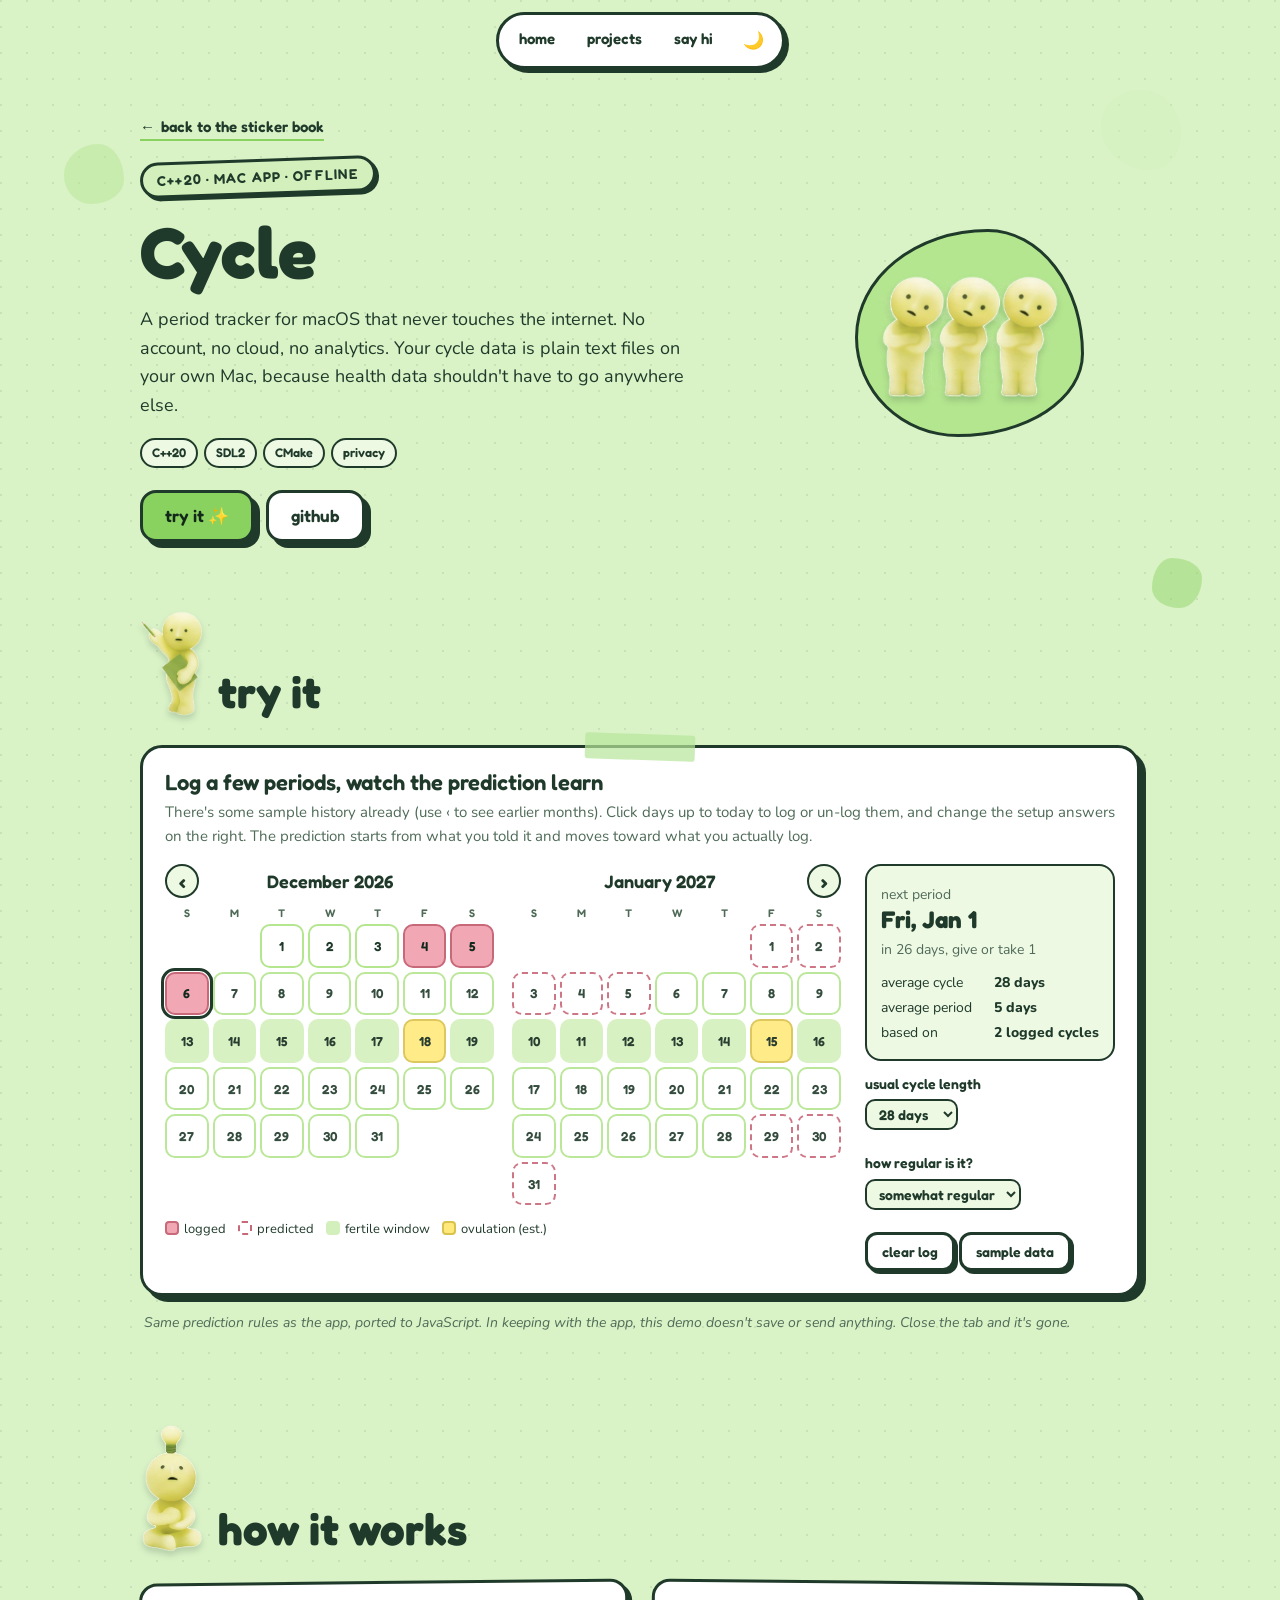
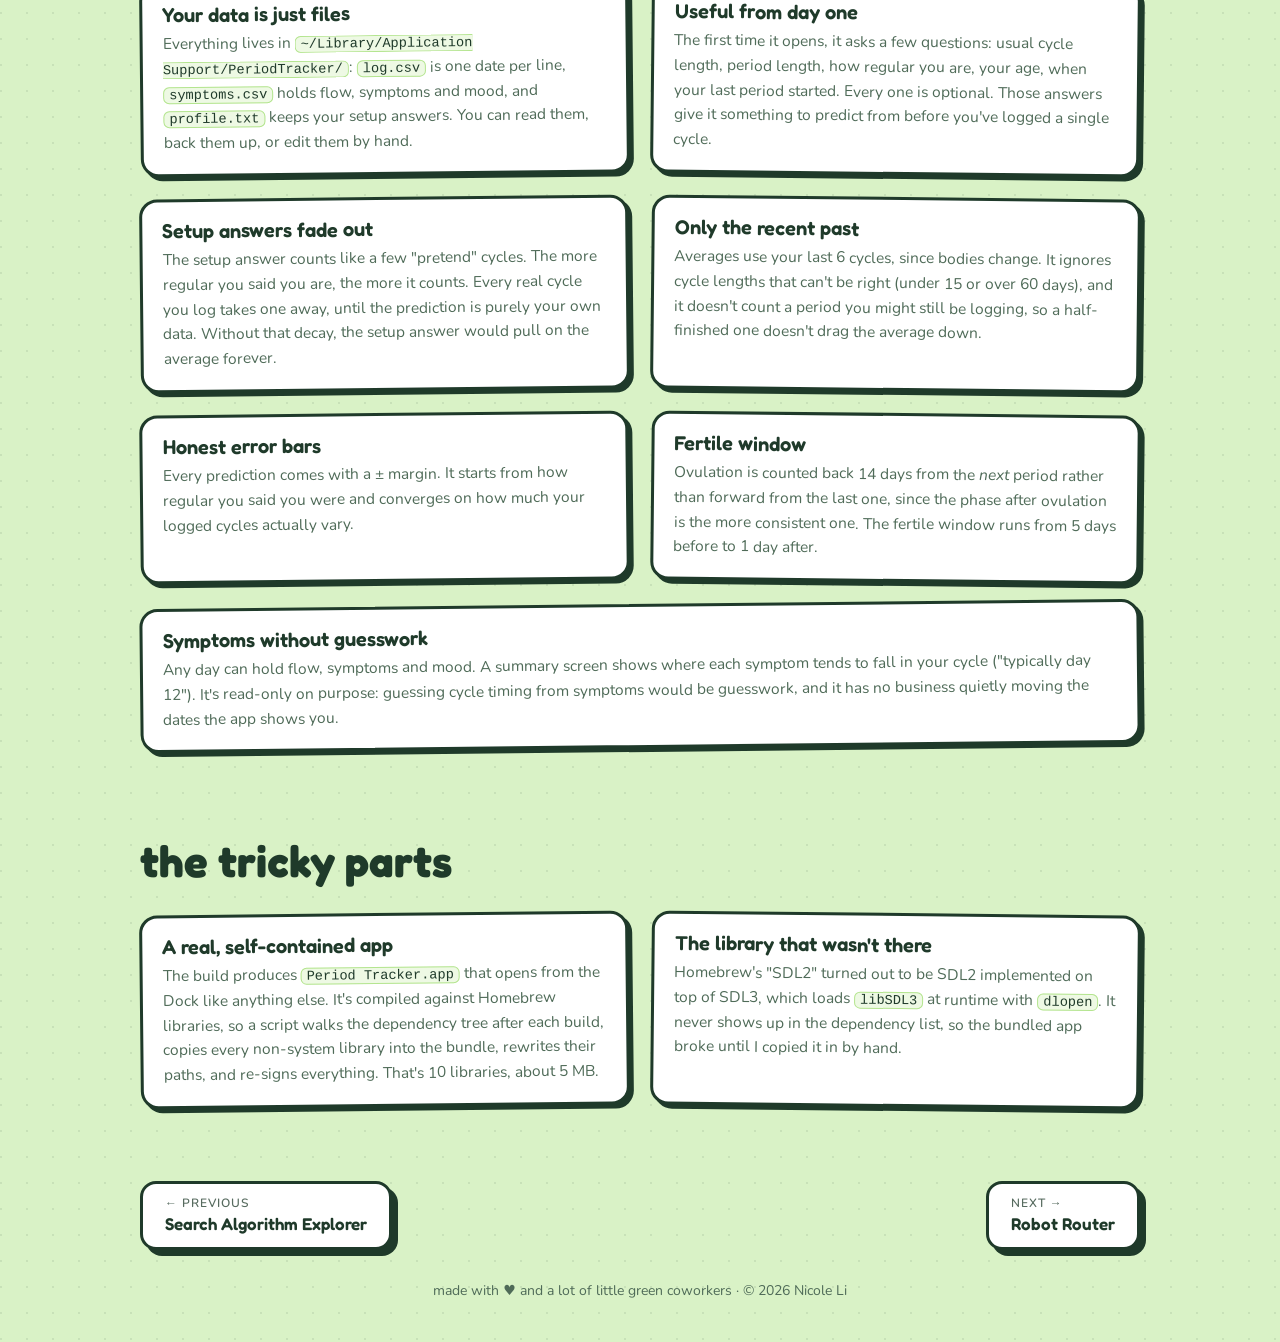
==== commit 105492ec: "Add Robot Router project: hackathon routing planner with live demo New projects/robots.html with an " ====
--- a/projects/cycle.html
+++ b/projects/cycle.html
@@ -171,7 +171,7 @@
 
   <nav class="pnext" aria-label="More projects">
     <a class="btn alt" href="search.html"><small>← previous</small>Search Algorithm Explorer</a>
-    <a class="btn alt" href="lifetracker.html"><small>next →</small>LifeTracker</a>
+    <a class="btn alt" href="robots.html"><small>next →</small>Robot Router</a>
   </nav>
 </main>
 <footer>made with ♥ and a lot of little green coworkers · © 2026 Nicole Li</footer>
--- a/style.css
+++ b/style.css
@@ -111,6 +111,8 @@
 .sticker:nth-child(2){transform:rotate(1.5deg); margin-top:18px}
 .sticker:nth-child(3){transform:rotate(-1deg)}
 .sticker:nth-child(4){transform:rotate(1.2deg); margin-top:10px}
+.sticker:nth-child(5){transform:rotate(-1.4deg)}
+.sticker:last-child:nth-child(odd){grid-column:1 / -1; justify-self:center; width:calc(50% - 15px)}
 .sticker:hover,.sticker:focus-within{transform:rotate(0) translateY(-8px) scale(1.03); box-shadow:10px 10px 0 var(--ink)}
 .sticker::before{content:""; position:absolute; top:-14px; left:50%; width:90px; height:26px; background:var(--tape); transform:translateX(-50%) rotate(-3deg); border-radius:3px; z-index:2}
 .sticker .art{height:120px; border-radius:14px; border:3px solid var(--line); display:grid; place-items:center; overflow:hidden; position:relative}
@@ -176,6 +178,15 @@
 .cal i.on{background:#8FD46A; animation:pulse 2s ease-in-out infinite}
 .cal i.on:nth-child(12){animation-delay:.15s} .cal i.on:nth-child(13){animation-delay:.3s} .cal i.on:nth-child(14){animation-delay:.45s}
 @keyframes pulse{0%,100%{transform:scale(1)}50%{transform:scale(1.25)}}
+.art.a5{background:var(--g2)}
+.lanes{position:relative; width:78%; height:76px}
+.lanes i{position:absolute; left:0; right:22px; height:6px; border-radius:3px; background:#fff; border:2px solid #1F3A2A}
+.lanes i:nth-child(1){top:6px} .lanes i:nth-child(2){top:33px} .lanes i:nth-child(3){top:60px}
+.lanes .dock{position:absolute; right:0; width:18px; height:18px; border:2.5px solid #1F3A2A; border-radius:5px}
+.lanes .d1{top:15px; background:#FFE97A} .lanes .d2{top:42px; background:#F6A6C1}
+.lanes .bot{position:absolute; left:0; width:16px; height:16px; border-radius:50%; border:2.5px solid #1F3A2A; background:#8AD25F; animation:haul 4.4s ease-in-out infinite}
+.lanes .r1{top:1px} .lanes .r2{top:28px; background:#fff; animation-direction:reverse; animation-delay:-1.4s} .lanes .r3{top:55px; animation-delay:-2.6s}
+@keyframes haul{0%,10%{transform:translateX(0)}50%,60%{transform:translateX(calc(78px + 6vw))}100%{transform:translateX(0)}}
 .lock{position:absolute; right:10px; bottom:8px; font-family:"Fredoka",sans-serif; font-size:11px; font-weight:600; background:#fff; color:#1F3A2A; border:2px solid #1F3A2A; border-radius:999px; padding:1px 8px}
 
 /* skills marquee */
@@ -224,7 +235,7 @@
 .crowd .pad{width:520px; height:64px; left:50%; bottom:-6px; transform:translateX(-50%); border-radius:50%; animation:none}
 footer{text-align:center; font-size:14px; color:var(--ink-soft); padding-block:20px 40px}
 
-#sparkles{position:fixed; inset:0; pointer-events:none; z-index:30}
+#sparkles{position:fixed; inset:0; width:100%; height:100%; pointer-events:none; z-index:30}
 .btn{cursor:pointer; font-size:17px; line-height:1.4}
 .btn.small{font-size:14px; padding:7px 14px; border-radius:12px; box-shadow:3px 3px 0 var(--ink)}
 .resume-dlg{border:3px solid var(--line); border-radius:22px; padding:0; background:var(--paper); color:var(--ink); width:min(94vw,820px); max-height:92vh; box-shadow:10px 10px 0 var(--ink); overflow:hidden}
@@ -244,6 +255,7 @@
   .sticker .edge,.sticker .hang{display:none}
   .grid{grid-template-columns:1fr}
   .sticker:nth-child(4){margin-top:0}
+  .sticker:last-child:nth-child(odd){width:auto; justify-self:stretch}
   .about{grid-template-columns:1fr}
   .about .aside{padding-top:70px}
   .fan{height:auto; display:flex; flex-direction:column; align-items:center; gap:24px}
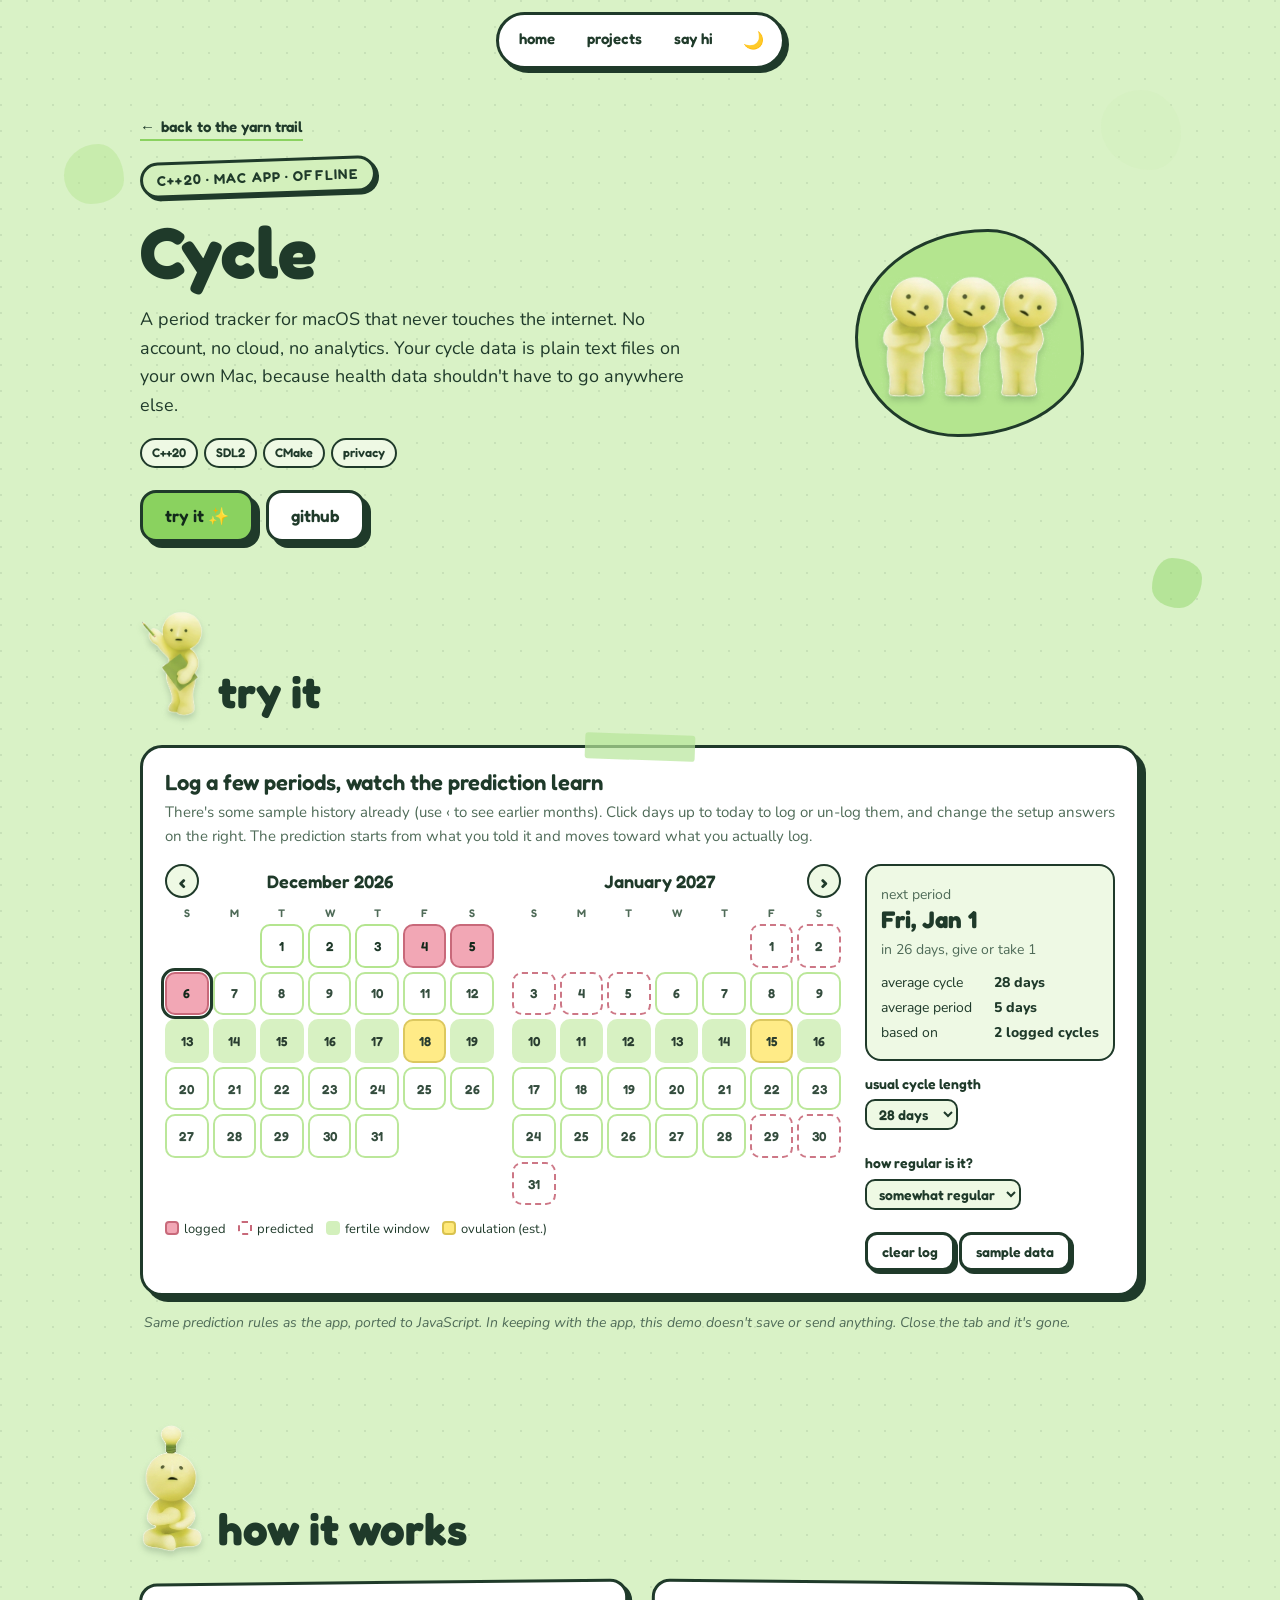
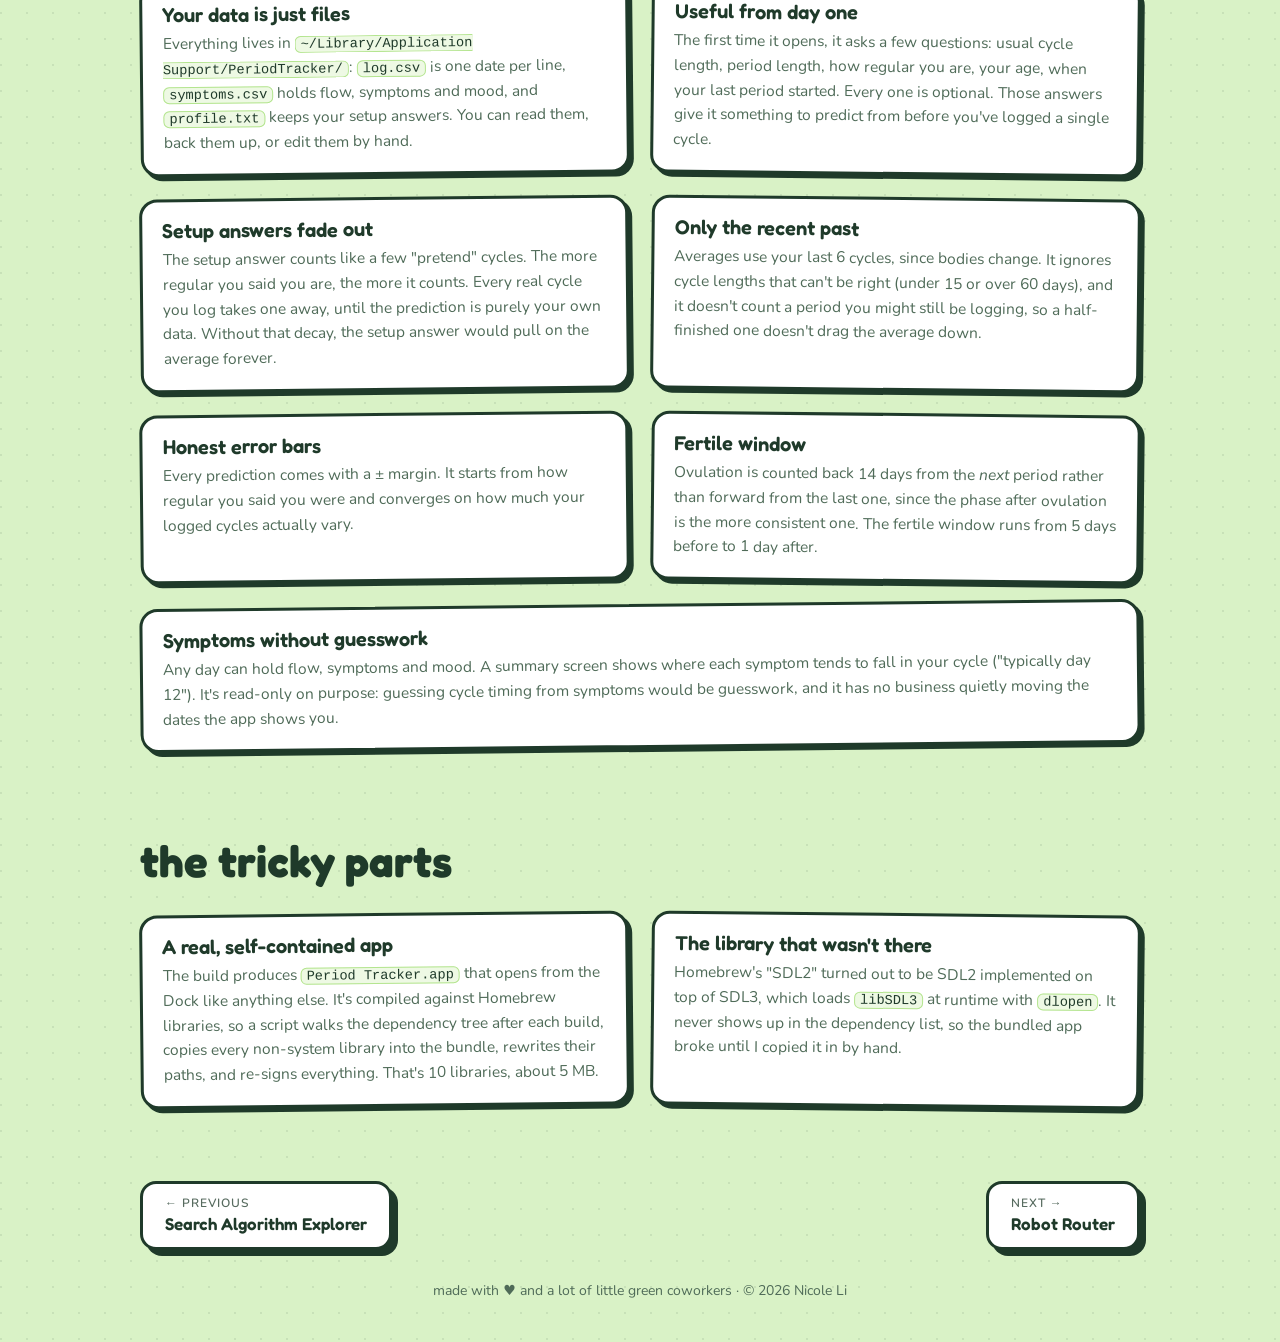
==== commit b3e92d8d: "Yarn trail redesign: cat intro and a scroll-driven yarn trail through every project" ====
--- a/projects/cycle.html
+++ b/projects/cycle.html
@@ -74,7 +74,7 @@
 <main class="wrap">
   <header class="phero">
     <div>
-      <a class="back" href="../index.html#projects"><span class="ar">←</span> back to the sticker book</a><br>
+      <a class="back" href="../index.html#projects"><span class="ar">←</span> back to the yarn trail</a><br>
       <span class="eyebrow">C++20 · Mac app · offline</span>
       <h1>Cycle</h1>
       <p class="plead">A period tracker for macOS that never touches the internet. No account, no cloud, no analytics. Your cycle data is plain text files on your own Mac, because health data shouldn't have to go anywhere else.</p>
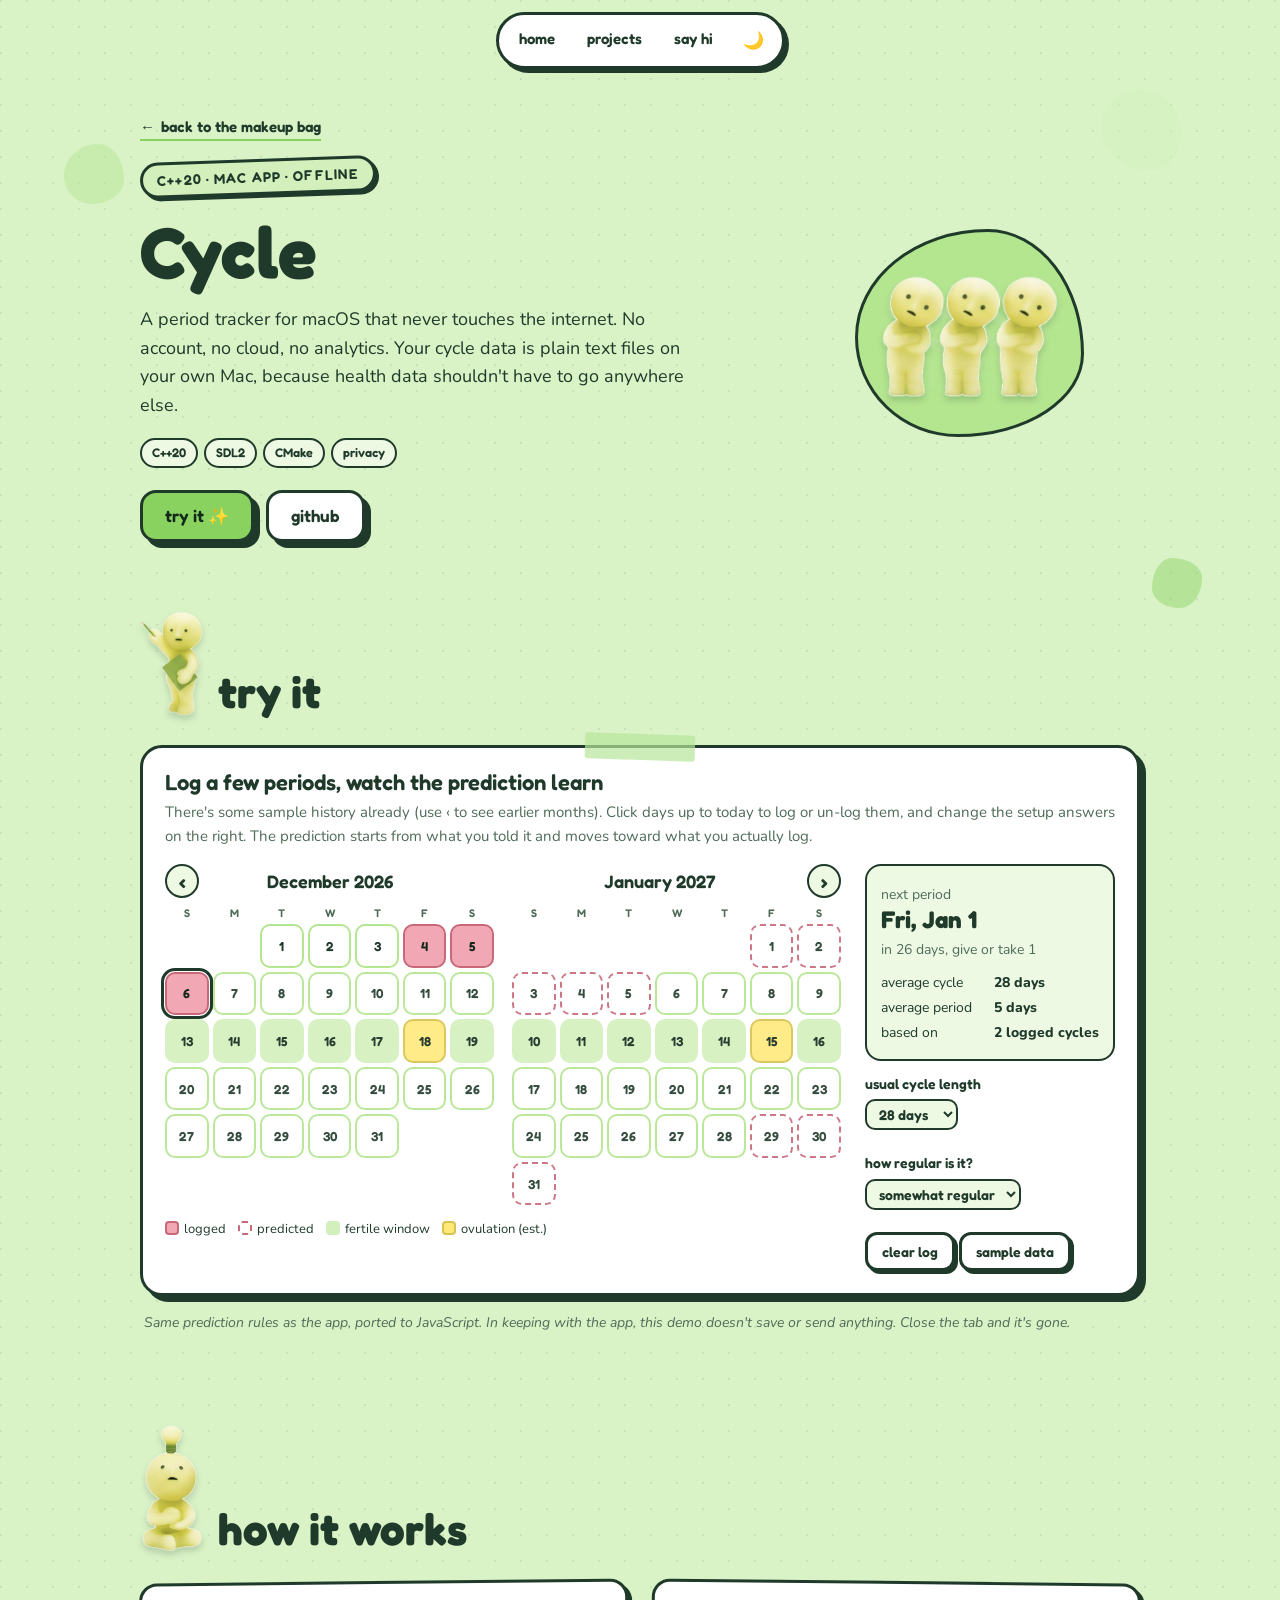
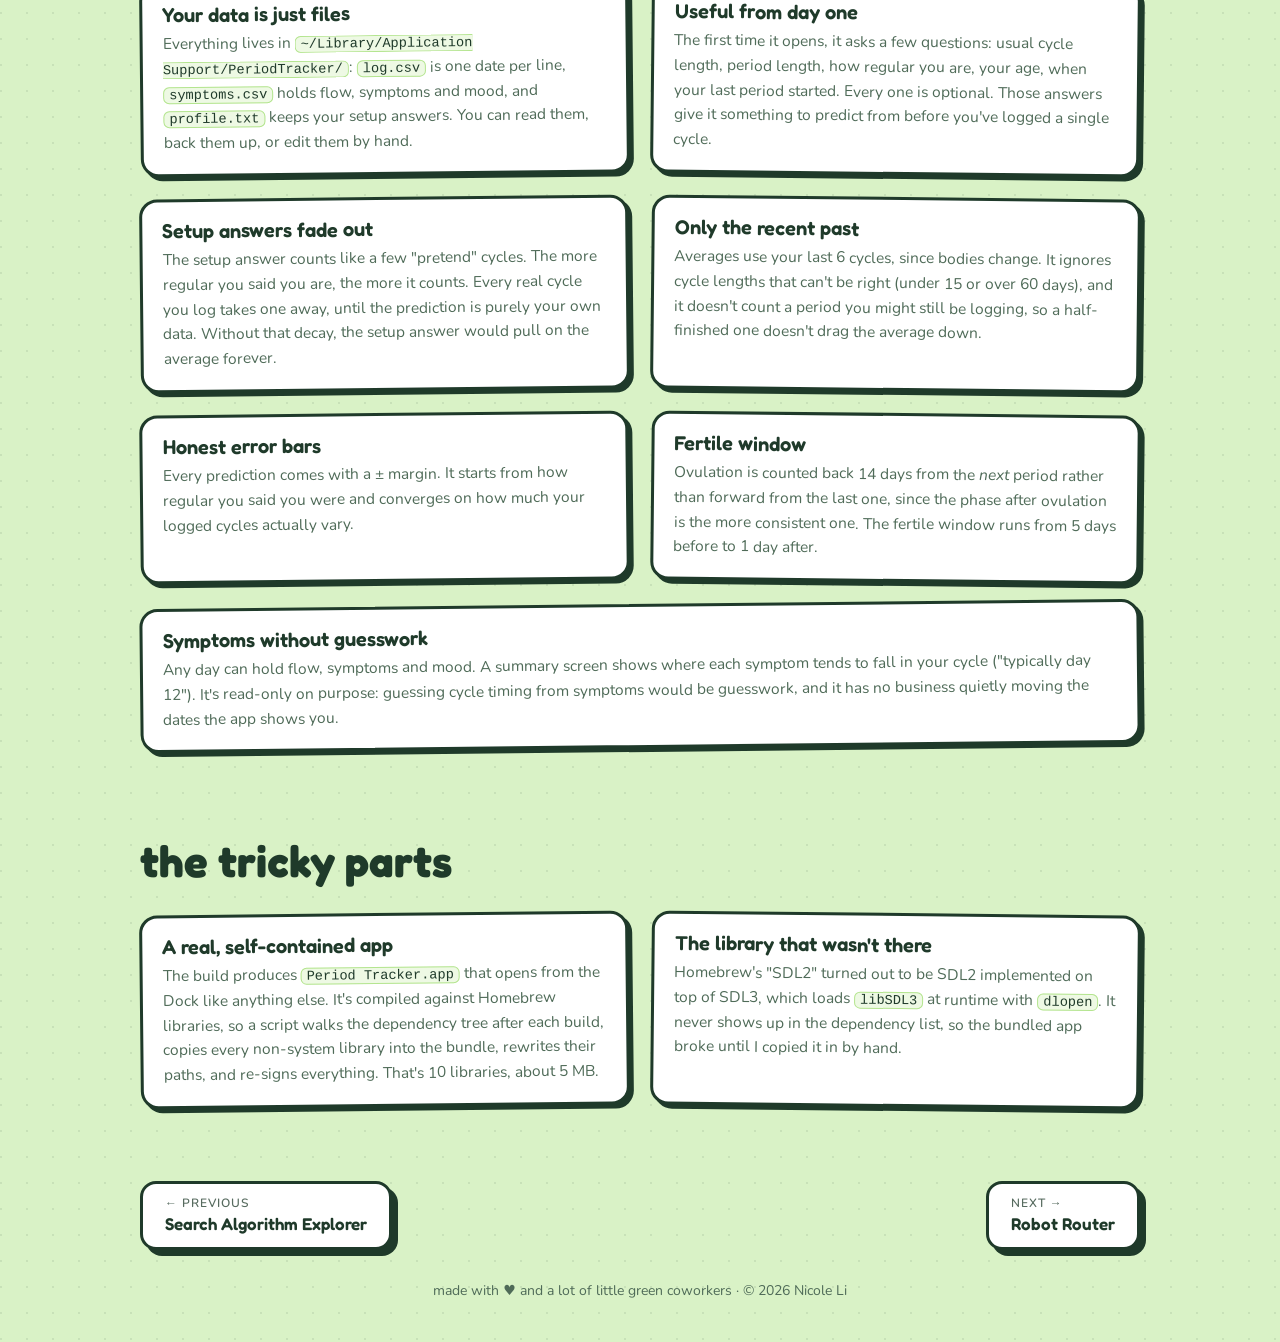
==== commit 28933eaa: "Makeup bag design: 3D clear train case, strawberry mirror intro, contour palettes for projects, eyes" ====
--- a/projects/cycle.html
+++ b/projects/cycle.html
@@ -74,7 +74,7 @@
 <main class="wrap">
   <header class="phero">
     <div>
-      <a class="back" href="../index.html#projects"><span class="ar">←</span> back to the yarn trail</a><br>
+      <a class="back" href="../index.html#projects"><span class="ar">←</span> back to the makeup bag</a><br>
       <span class="eyebrow">C++20 · Mac app · offline</span>
       <h1>Cycle</h1>
       <p class="plead">A period tracker for macOS that never touches the internet. No account, no cloud, no analytics. Your cycle data is plain text files on your own Mac, because health data shouldn't have to go anywhere else.</p>
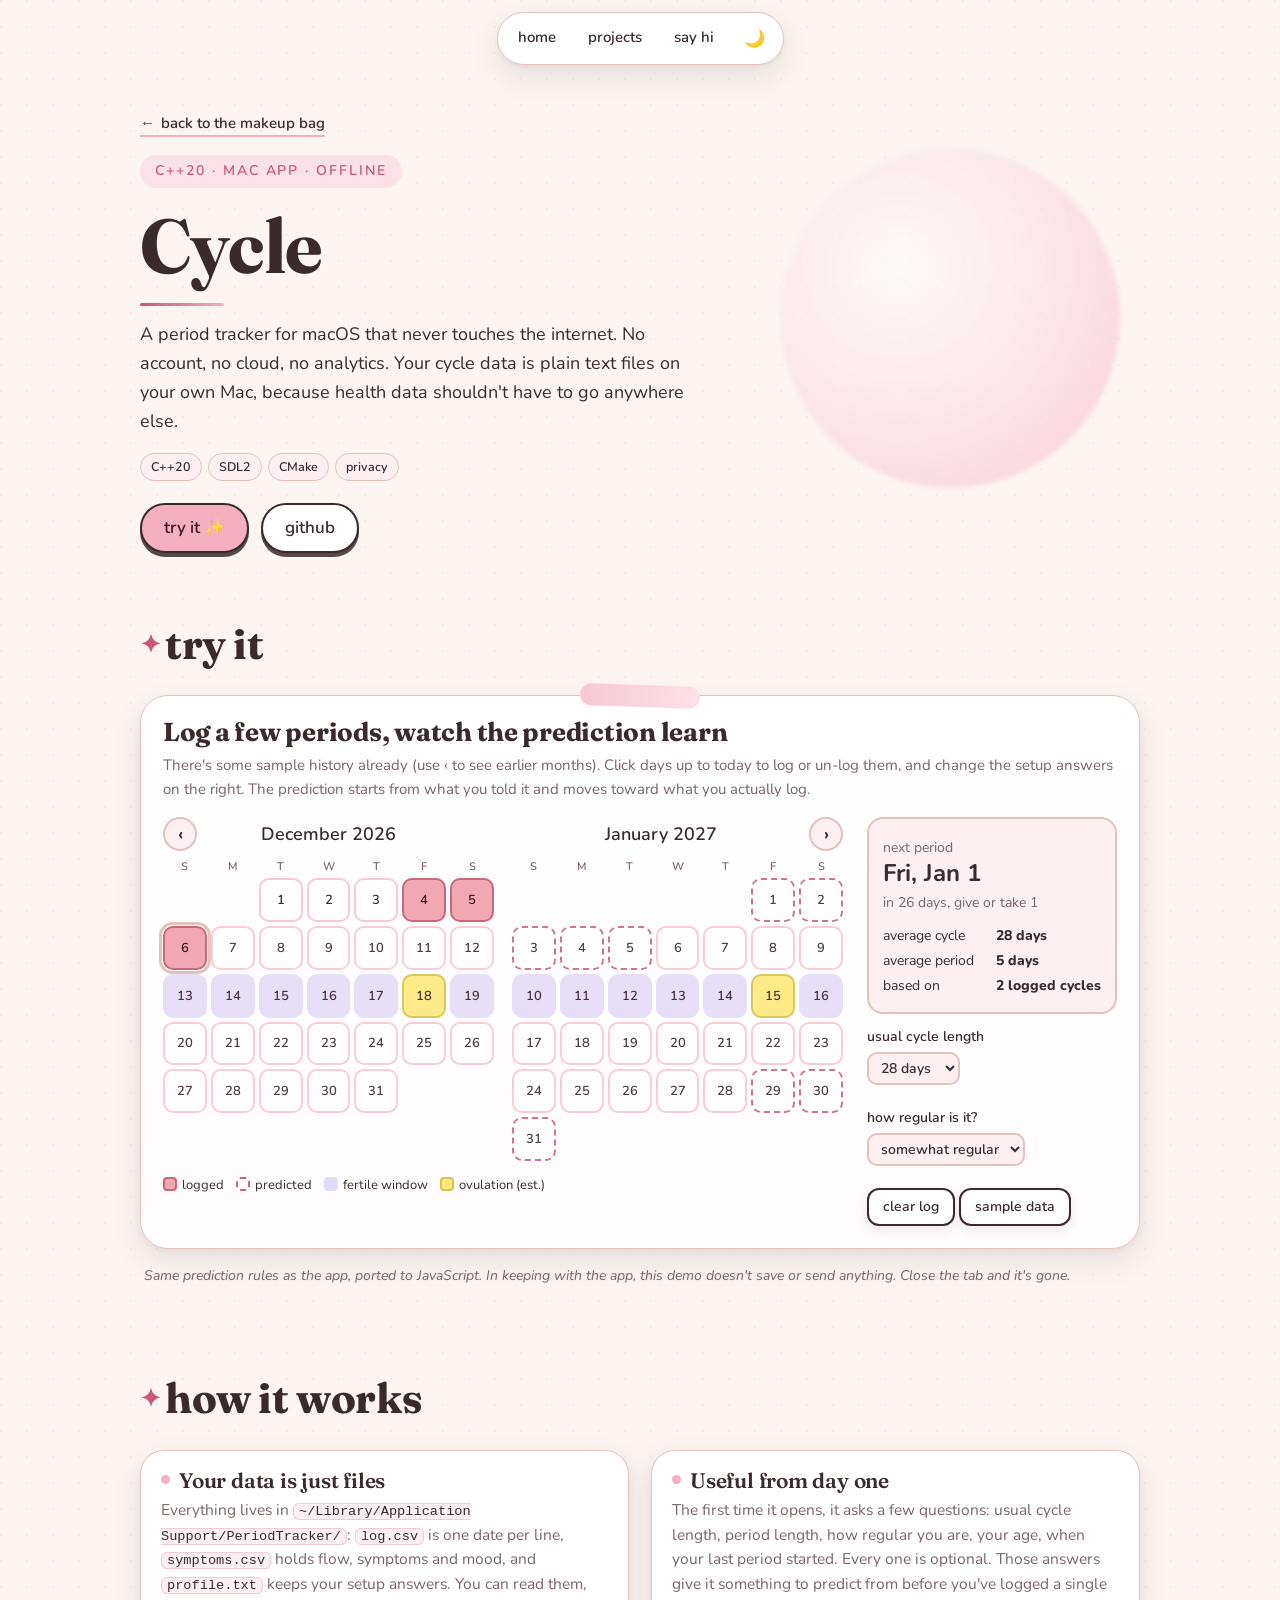
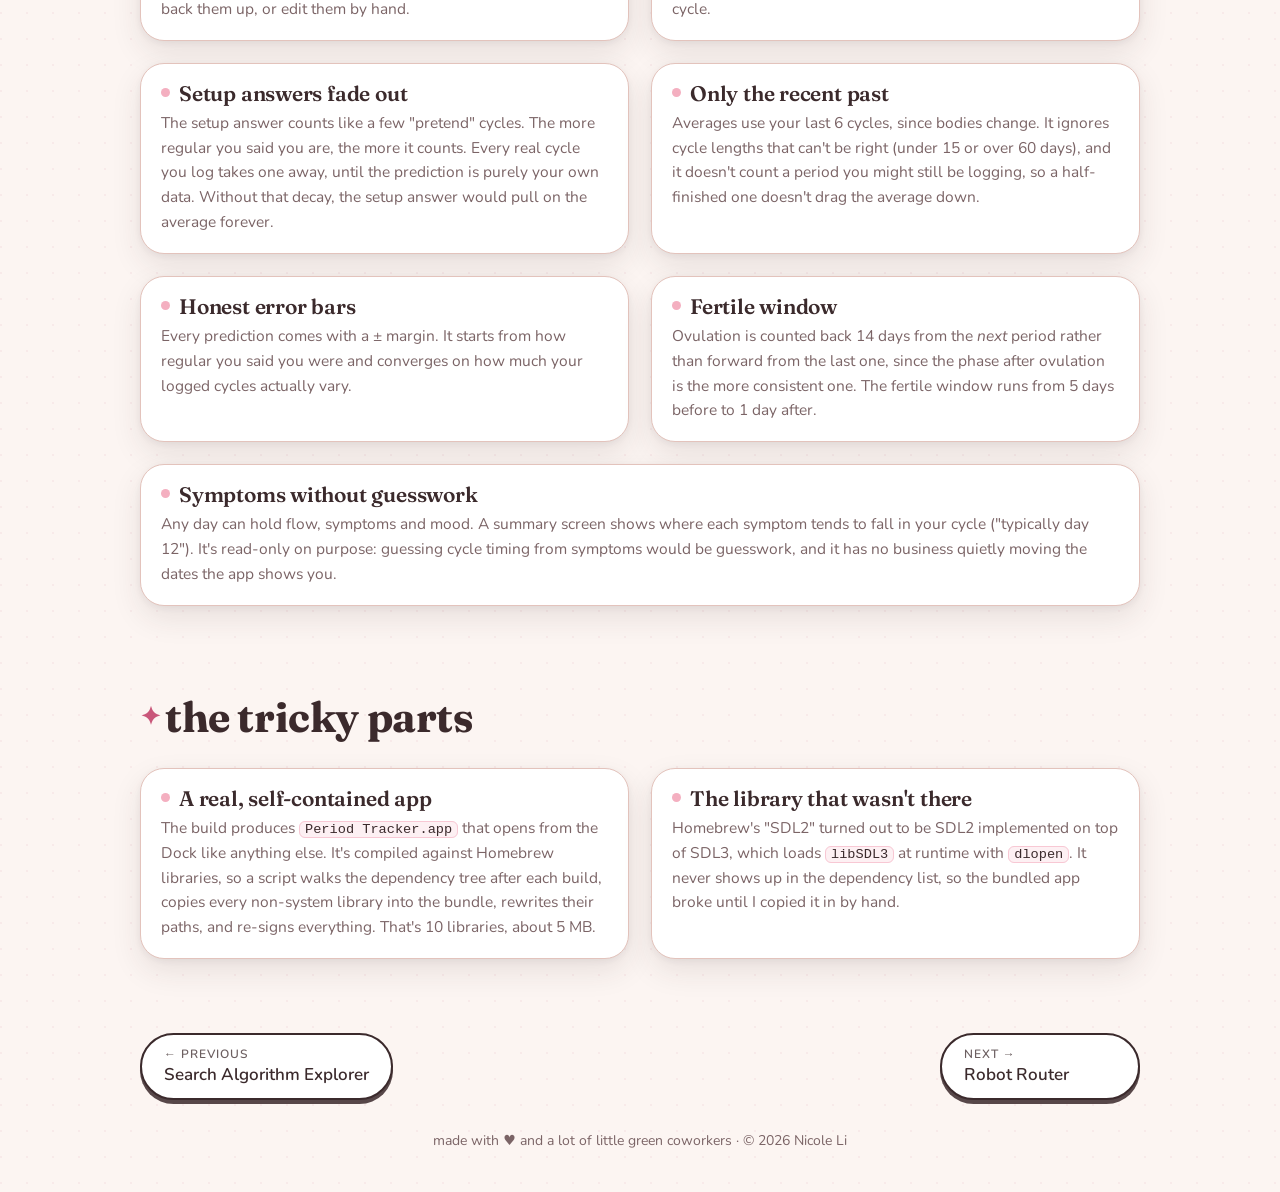
==== commit b55c182d: "Makeup bag: lipstick writes, liquid blush smears, nail polish paints, powder puff pats; smoother, sh" ====
--- a/projects/cycle.html
+++ b/projects/cycle.html
@@ -7,26 +7,26 @@
 <link rel="icon" href="../figures/idea.png">
 <title>Cycle · Nicole Li</title>
 <link rel="preconnect" href="https://fonts.googleapis.com">
-<link rel="stylesheet" href="https://fonts.googleapis.com/css2?family=Fredoka:wght@400;500;600;700&family=Nunito:ital,wght@0,400;0,600;0,800;1,400&display=swap">
+<link rel="stylesheet" href="https://fonts.googleapis.com/css2?family=Fraunces:opsz,wght@9..144,500;9..144,700&family=Nunito:ital,wght@0,400;0,600;0,800;1,400&display=swap">
 <link rel="stylesheet" href="../style.css">
 <script>try{if(localStorage.getItem('theme')==='dark')document.documentElement.setAttribute('data-theme','dark')}catch(e){}</script>
 <style>
-:root{--period:#F2A7B5; --period-edge:#C8697A; --fertile:#D3F0BC; --ovu:#FFE97A}
+:root{--period:#F2A7B5; --period-edge:#C8697A; --fertile:#E4DCF6; --ovu:#FFE97A}
 .cyc{display:grid; grid-template-columns:1fr 250px; gap:24px; align-items:start}
 .months{display:grid; grid-template-columns:repeat(2,1fr); gap:18px}
 .mhead{display:flex; justify-content:space-between; align-items:center; margin-bottom:8px}
-.mhead h4{font:600 18px "Fredoka",sans-serif; margin:0}
-.arrow{font:700 18px "Fredoka",sans-serif; width:34px; height:34px; border-radius:50%; border:2.5px solid var(--line); background:var(--g1); color:var(--ink); cursor:pointer}
+.mhead h4{font:600 18px "Nunito",sans-serif; margin:0}
+.arrow{font:700 18px "Nunito",sans-serif; width:34px; height:34px; border-radius:50%; border:2.5px solid var(--line); background:var(--g1); color:var(--ink); cursor:pointer}
 .arrow:focus-visible{outline:3px dashed var(--g5); outline-offset:2px}
 .cal7{display:grid; grid-template-columns:repeat(7,1fr); gap:4px}
-.cal7 .dow{font:600 11px "Fredoka",sans-serif; text-align:center; color:var(--ink-soft)}
-.day{aspect-ratio:1; border-radius:10px; border:2px solid var(--g3); background:var(--paper); color:var(--ink); font:600 13px "Fredoka",sans-serif; cursor:pointer; position:relative; padding:0}
+.cal7 .dow{font:600 11px "Nunito",sans-serif; text-align:center; color:var(--ink-soft)}
+.day{aspect-ratio:1; border-radius:10px; border:2px solid var(--g3); background:var(--paper); color:var(--ink); font:600 13px "Nunito",sans-serif; cursor:pointer; position:relative; padding:0}
 .day:disabled{cursor:default; opacity:.9}
 .day.out{visibility:hidden}
-.day.fertile{background:var(--fertile); border-color:var(--fertile); color:#12281A}
-.day.ovu{background:var(--ovu); border-color:#D9C24E; color:#12281A}
+.day.fertile{background:var(--fertile); border-color:var(--fertile); color:#3B1A24}
+.day.ovu{background:var(--ovu); border-color:#D9C24E; color:#3B1A24}
 .day.pred{border:2.5px dashed var(--period-edge); background:var(--paper); color:var(--ink)}
-.day.logged{background:var(--period); border-color:var(--period-edge); color:#12281A}
+.day.logged{background:var(--period); border-color:var(--period-edge); color:#3B1A24}
 .day.today{outline:3px solid var(--line); outline-offset:1px}
 .day:focus-visible{outline:3px dashed var(--g5); outline-offset:1px}
 .arrow.mob{visibility:hidden}
@@ -36,7 +36,7 @@
 .side .ctrl{display:block}
 .side .lbl{display:block; margin-bottom:4px}
 .pred-box{background:var(--g1); border:2.5px solid var(--line); border-radius:16px; padding:14px}
-.pred-box .big2{font:700 24px "Fredoka",sans-serif; line-height:1.2}
+.pred-box .big2{font:700 24px "Nunito",sans-serif; line-height:1.2}
 .pred-box p{margin:4px 0 0; font-size:14px; color:var(--ink-soft)}
 .pred-box dl{display:grid; grid-template-columns:1fr auto; gap:3px 10px; margin:10px 0 0; font-size:14px}
 .pred-box dd{margin:0; font-weight:800}
--- a/style.css
+++ b/style.css
@@ -1,19 +1,19 @@
 :root{
-  --bg:#D9F2C6; --bg2:#C6E9AC; --ink:#1F3A2A; --ink-soft:#4F6B58;
-  --paper:#FFFFFF; --line:#1F3A2A;
-  --g1:#EEF9E4; --g2:#D3F0BC; --g3:#B4E58F; --g4:#8AD25F; --g5:#5FB244;
+  --bg:#FCF5F2; --bg2:#F6E6E2; --ink:#3B2A2C; --ink-soft:#7B6466;
+  --paper:#FFFFFF; --line:#E3C3BC;
+  --g1:#FDF0F3; --g2:#FBE1E8; --g3:#F8C8D4; --g4:#F4AFC0; --g5:#C9577A;
   --smk:#E6F2A8; --smk-shade:#C6D97E; --smk-face:#4A5A2E; --smk-glow:0 0 0 transparent;
   --bulb:#FFE97A;
-  --shadow:6px 6px 0 var(--ink);
-  --tape:rgba(183,230,154,.7);
+  --shadow:0 12px 30px rgba(59,42,44,.10), 0 2px 6px rgba(59,42,44,.06);
+  --tape:rgba(244,175,192,.55);
 }
 :root[data-theme="dark"]{
-  --bg:#0F1A12; --bg2:#152418; --ink:#E9F5E1; --ink-soft:#A9C4AE;
-  --paper:#182A1D; --line:#E9F5E1;
-  --g1:#22371F; --g2:#2E4A2A; --g3:#3F6636; --g4:#6FBF57; --g5:#9BE87C;
+  --bg:#1A1518; --bg2:#261E22; --ink:#F6EAE6; --ink-soft:#C7B3B2;
+  --paper:#2A2126; --line:#5A4248;
+  --g1:#32262B; --g2:#4A2A35; --g3:#6A3A4A; --g4:#F4AFC0; --g5:#F08AAA;
   --smk:#EDFFB0; --smk-shade:#B9D46E; --smk-face:#2F3D1C; --smk-glow:0 0 14px #E4FF9A;
   --bulb:#FFF3A6;
-  --shadow:6px 6px 0 #050A06; --tape:rgba(159,232,124,.35);
+  --shadow:0 12px 30px rgba(0,0,0,.35); --tape:rgba(244,175,192,.3);
 }
 *{box-sizing:border-box}
 img{max-width:100%} [hidden]{display:none!important}
@@ -24,7 +24,7 @@
   background-image:radial-gradient(circle at 1px 1px, color-mix(in srgb, var(--ink) 9%, transparent) 1.2px, transparent 0);
   background-size:26px 26px; overflow-x:hidden;
 }
-h1,h2,h3{font-family:"Fredoka","Nunito","Avenir Next",system-ui,sans-serif; line-height:1.1; margin:0; text-wrap:balance}
+h1,h2,h3{font-family:"Fraunces",Georgia,serif; font-weight:700; letter-spacing:-.01em; line-height:1.1; margin:0; text-wrap:balance}
 a{color:inherit}
 .wrap{max-width:1040px; margin:0 auto; padding-inline:20px}
 
@@ -36,7 +36,7 @@
 .sticker:hover .peekwrap .smk,.polaroid:hover .peekwrap .smk{transform:translateY(8%)}
 
 /* random blob pads under figures */
-.pad{position:absolute; background:var(--g3); border:3px solid var(--line); z-index:-1; animation:morph 9s ease-in-out infinite}
+.pad{position:absolute; background:var(--g3); border:1.5px solid var(--line); z-index:-1; animation:morph 9s ease-in-out infinite}
 .pad.a{border-radius:58% 42% 55% 45% / 52% 60% 40% 48%}
 .pad.b{border-radius:40% 60% 45% 55% / 60% 40% 60% 40%; background:var(--g2); animation-delay:-3s}
 .pad.c{border-radius:50% 50% 38% 62% / 45% 55% 45% 55%; background:var(--g4); animation-delay:-6s}
@@ -44,8 +44,8 @@
 
 /* nav pill */
 .nav{position:sticky; top:calc(env(safe-area-inset-top,0px) + 12px); z-index:20; display:flex; justify-content:center; padding-inline:16px; pointer-events:none}
-.nav ul{pointer-events:auto; list-style:none; margin:0; padding:6px; display:flex; gap:4px; background:var(--paper); border:3px solid var(--line); border-radius:999px; box-shadow:4px 4px 0 var(--ink)}
-.nav a{display:block; padding:6px 14px; border-radius:999px; text-decoration:none; font-family:"Fredoka",sans-serif; font-weight:600; font-size:15px; transition:background .2s, transform .2s}
+.nav ul{pointer-events:auto; list-style:none; margin:0; padding:6px; display:flex; gap:4px; background:var(--paper); border:1.5px solid var(--line); border-radius:999px; box-shadow:var(--shadow)}
+.nav a{display:block; padding:6px 14px; border-radius:999px; text-decoration:none; font-family:"Nunito",sans-serif; font-weight:600; font-size:15px; transition:background .2s, transform .2s}
 .nav a:hover,.nav a:focus-visible{background:var(--g2); transform:rotate(-3deg); outline:none}
 .nav .theme{cursor:pointer; border:0; background:none; font:inherit; color:inherit; padding:6px 12px; border-radius:999px}
 .nav .theme:hover{background:var(--g2)}
@@ -66,20 +66,20 @@
 
 /* hero */
 .hero{display:grid; grid-template-columns:1.2fr .8fr; gap:32px; align-items:center; padding-block:64px 40px}
-.eyebrow{display:inline-block; font-family:"Fredoka",sans-serif; font-weight:600; font-size:14px; letter-spacing:.08em; text-transform:uppercase; background:var(--g2); border:3px solid var(--line); border-radius:999px; padding:4px 14px; transform:rotate(-2deg); box-shadow:3px 3px 0 var(--ink)}
+.eyebrow{display:inline-block; font-family:"Nunito",sans-serif; font-weight:600; font-size:14px; letter-spacing:.08em; text-transform:uppercase; background:var(--g2); border:1.5px solid var(--line); border-radius:999px; padding:4px 14px; transform:rotate(-2deg); box-shadow:0 4px 12px rgba(59,42,44,.08)}
 .hero h1{font-size:clamp(46px,8vw,86px); font-weight:700; margin-top:18px}
 .hero h1 .wave{display:inline-block; animation:wave 2.4s ease-in-out infinite; transform-origin:70% 70%}
 @keyframes wave{0%,60%,100%{transform:rotate(0)}10%{transform:rotate(16deg)}20%{transform:rotate(-8deg)}30%{transform:rotate(16deg)}40%{transform:rotate(-4deg)}50%{transform:rotate(10deg)}}
 .hero .squiggle{position:relative; display:inline-block; z-index:0}
 .hero .squiggle::after{content:""; position:absolute; left:-4px; right:-4px; bottom:6px; height:.35em; background:var(--g4); z-index:-1; border-radius:6px; transform:rotate(-1deg)}
-.role{font-family:"Fredoka",sans-serif; font-size:clamp(20px,3vw,26px); font-weight:500; color:var(--ink-soft); margin:14px 0 0; min-height:1.4em}
+.role{font-family:"Nunito",sans-serif; font-size:clamp(20px,3vw,26px); font-weight:500; color:var(--ink-soft); margin:14px 0 0; min-height:1.4em}
 .role .typed{color:var(--ink); border-right:3px solid var(--g5); padding-right:3px; animation:caret .8s step-end infinite}
 @keyframes caret{50%{border-color:transparent}}
 .lead{max-width:48ch; margin:18px 0 26px}
 .btns{display:flex; flex-wrap:wrap; gap:12px}
-.btn{font-family:"Fredoka",sans-serif; font-weight:600; font-size:17px; text-decoration:none; padding:11px 22px; border:3px solid var(--line); border-radius:16px; background:var(--g4); color:#12281A; box-shadow:var(--shadow); transition:transform .15s, box-shadow .15s}
+.btn{font-family:"Nunito",sans-serif; font-weight:600; font-size:17px; text-decoration:none; padding:11px 22px; border:1.5px solid var(--line); border-radius:16px; background:var(--g4); color:#3B1A24; box-shadow:var(--shadow); transition:transform .15s, box-shadow .15s}
 .btn.alt{background:var(--paper); color:var(--ink)}
-.btn:hover{transform:translate(2px,2px) rotate(-1deg); box-shadow:3px 3px 0 var(--ink)}
+.btn:hover{transform:translate(2px,2px) rotate(-1deg); box-shadow:0 4px 12px rgba(59,42,44,.08)}
 .btn:active{transform:translate(6px,6px); box-shadow:0 0 0 var(--ink)}
 .btn:focus-visible{outline:3px dashed var(--g5); outline-offset:4px}
 
@@ -106,7 +106,7 @@
 
 /* project stickers */
 .grid{display:grid; grid-template-columns:repeat(2,1fr); gap:34px 30px}
-.sticker{position:relative; background:var(--paper); border:3px solid var(--line); border-radius:22px; padding:22px 20px 20px; box-shadow:var(--shadow); text-decoration:none; display:flex; flex-direction:column; gap:12px; transition:transform .25s cubic-bezier(.34,1.56,.64,1), box-shadow .25s}
+.sticker{position:relative; background:var(--paper); border:1.5px solid var(--line); border-radius:22px; padding:22px 20px 20px; box-shadow:var(--shadow); text-decoration:none; display:flex; flex-direction:column; gap:12px; transition:transform .25s cubic-bezier(.34,1.56,.64,1), box-shadow .25s}
 .sticker:nth-child(1){transform:rotate(-2deg)}
 .sticker:nth-child(2){transform:rotate(1.5deg); margin-top:18px}
 .sticker:nth-child(3){transform:rotate(-1deg)}
@@ -115,7 +115,7 @@
 .sticker:last-child:nth-child(odd){grid-column:1 / -1; justify-self:center; width:calc(50% - 15px)}
 .sticker:hover,.sticker:focus-within{transform:rotate(0) translateY(-8px) scale(1.03); box-shadow:10px 10px 0 var(--ink)}
 .sticker::before{content:""; position:absolute; top:-14px; left:50%; width:90px; height:26px; background:var(--tape); transform:translateX(-50%) rotate(-3deg); border-radius:3px; z-index:2}
-.sticker .art{height:120px; border-radius:14px; border:3px solid var(--line); display:grid; place-items:center; overflow:hidden; position:relative}
+.sticker .art{height:120px; border-radius:14px; border:1.5px solid var(--line); display:grid; place-items:center; overflow:hidden; position:relative}
 .sticker h3{font-size:24px; font-weight:600}
 .sticker h3 a{text-decoration:none}
 .sticker .open::after{content:""; position:absolute; inset:0; z-index:1; border-radius:22px}
@@ -125,9 +125,9 @@
 .sticker{cursor:pointer}
 .sticker p{margin:0; font-size:15px; color:var(--ink-soft)}
 .tags{display:flex; flex-wrap:wrap; gap:6px; margin-top:auto}
-.tags span{font-family:"Fredoka",sans-serif; font-size:12.5px; font-weight:600; padding:3px 10px; border-radius:999px; border:2px solid var(--line); background:var(--g1); color:var(--ink)}
+.tags span{font-family:"Nunito",sans-serif; font-size:12.5px; font-weight:600; padding:3px 10px; border-radius:999px; border:2px solid var(--line); background:var(--g1); color:var(--ink)}
 .sticker .links2{display:flex; flex-wrap:wrap; gap:14px}
-.sticker .go{font-family:"Fredoka",sans-serif; font-weight:600; font-size:14px; color:var(--ink); display:inline-flex; align-items:center; gap:6px; text-decoration:none; border-bottom:2px solid var(--g4)}
+.sticker .go{font-family:"Nunito",sans-serif; font-weight:600; font-size:14px; color:var(--ink); display:inline-flex; align-items:center; gap:6px; text-decoration:none; border-bottom:2px solid var(--g4)}
 .sticker .go:hover .ar{transform:translateX(5px)}
 .sticker .go:focus-visible{outline:3px dashed var(--g5); outline-offset:3px}
 .go .ar{display:inline-block; transition:transform .2s}
@@ -136,14 +136,14 @@
 
 /* mini art animations */
 .rank{display:flex; flex-direction:column; gap:6px; width:72%}
-.rank div{display:flex; align-items:center; gap:8px; background:#fff; border:2.5px solid #1F3A2A; border-radius:8px; padding:2px 8px; font-family:"Fredoka",sans-serif; font-size:12px; color:#1F3A2A; animation:rise 4.8s ease-in-out infinite}
+.rank div{display:flex; align-items:center; gap:8px; background:#fff; border:2.5px solid #1F3A2A; border-radius:8px; padding:2px 8px; font-family:"Nunito",sans-serif; font-size:12px; color:#1F3A2A; animation:rise 4.8s ease-in-out infinite}
 .rank div:nth-child(2){animation-delay:.25s} .rank div:nth-child(3){animation-delay:.5s} .rank div:nth-child(4){animation-delay:.75s}
 .rank b{width:20px} .rank i{flex:1; height:6px; border-radius:3px; background:#D3F0BC}
 .rank em{font-style:normal; font-weight:600; font-size:10px; background:#8AD25F; border-radius:999px; padding:0 6px}
 @keyframes rise{0%,100%{transform:translateY(0)}15%{transform:translateY(-3px)}30%{transform:translateY(0)}}
 .art.a1{background:var(--g2)}
 .check{display:flex; flex-direction:column; gap:8px}
-.check div{display:flex; align-items:center; gap:8px; font-family:"Fredoka",sans-serif; font-size:13px; color:#1F3A2A}
+.check div{display:flex; align-items:center; gap:8px; font-family:"Nunito",sans-serif; font-size:13px; color:#1F3A2A}
 .check i{width:18px; height:18px; border:2.5px solid #1F3A2A; border-radius:5px; background:#fff; position:relative}
 .check i::after{content:""; position:absolute; left:4px; top:1px; width:5px; height:9px; border:solid #1F3A2A; border-width:0 3px 3px 0; transform:rotate(45deg) scale(0); transform-origin:center}
 .check div:nth-child(1) i::after{animation:tick 4s .2s infinite}
@@ -187,31 +187,31 @@
 .lanes .bot{position:absolute; left:0; width:16px; height:16px; border-radius:50%; border:2.5px solid #1F3A2A; background:#8AD25F; animation:haul 4.4s ease-in-out infinite}
 .lanes .r1{top:1px} .lanes .r2{top:28px; background:#fff; animation-direction:reverse; animation-delay:-1.4s} .lanes .r3{top:55px; animation-delay:-2.6s}
 @keyframes haul{0%,10%{transform:translateX(0)}50%,60%{transform:translateX(calc(78px + 6vw))}100%{transform:translateX(0)}}
-.lock{position:absolute; right:10px; bottom:8px; font-family:"Fredoka",sans-serif; font-size:11px; font-weight:600; background:#fff; color:#1F3A2A; border:2px solid #1F3A2A; border-radius:999px; padding:1px 8px}
+.lock{position:absolute; right:10px; bottom:8px; font-family:"Nunito",sans-serif; font-size:11px; font-weight:600; background:#fff; color:#1F3A2A; border:2px solid #1F3A2A; border-radius:999px; padding:1px 8px}
 
 /* skills marquee */
 .skills{position:relative}
 .skills .skater{width:72px; top:-38px; left:0; z-index:2; animation:skate 14s linear infinite}
 @keyframes skate{0%{transform:translateX(-90px) rotate(-2deg)}50%{transform:translateX(calc(100vw - 20px)) rotate(-2deg)}50.01%{transform:translateX(calc(100vw - 20px)) scaleX(-1) rotate(2deg)}100%{transform:translateX(-90px) scaleX(-1) rotate(2deg)}}
-.marquee{overflow:hidden; border-block:3px solid var(--line); background:var(--paper); transform:rotate(-1.2deg); margin-inline:-40px; padding-block:14px}
+.marquee{overflow:hidden; border-block:1.5px solid var(--line); background:var(--paper); transform:rotate(-1.2deg); margin-inline:-40px; padding-block:14px}
 .marquee .track{display:flex; gap:14px; width:max-content; animation:scroll 28s linear infinite}
 .marquee:hover .track{animation-play-state:paused}
-.chip{font-family:"Fredoka",sans-serif; font-weight:600; font-size:16px; padding:8px 18px; border:3px solid var(--line); border-radius:999px; white-space:nowrap; box-shadow:3px 3px 0 var(--ink); color:var(--ink)}
+.chip{font-family:"Nunito",sans-serif; font-weight:600; font-size:16px; padding:8px 18px; border:1.5px solid var(--line); border-radius:999px; white-space:nowrap; box-shadow:0 4px 12px rgba(59,42,44,.08); color:var(--ink)}
 .chip:nth-child(4n+1){background:var(--g1)} .chip:nth-child(4n+2){background:var(--g2)}
-.chip:nth-child(4n+3){background:var(--g3)} .chip:nth-child(4n+4){background:var(--g4); color:#12281A}
+.chip:nth-child(4n+3){background:var(--g3)} .chip:nth-child(4n+4){background:var(--g4); color:#3B1A24}
 @keyframes scroll{to{transform:translateX(-50%)}}
 
 /* about */
 .about{display:grid; grid-template-columns:1fr 1fr; gap:36px; align-items:start}
 .fan{position:relative; height:380px}
-.polaroid{background:var(--paper); border:3px solid var(--line); padding:12px 12px 38px; box-shadow:var(--shadow); width:230px; position:absolute; transition:transform .35s cubic-bezier(.34,1.56,.64,1), z-index 0s}
+.polaroid{background:var(--paper); border:1.5px solid var(--line); padding:12px 12px 38px; box-shadow:var(--shadow); width:230px; position:absolute; transition:transform .35s cubic-bezier(.34,1.56,.64,1), z-index 0s}
 .polaroid.p1{left:20px; top:40px; transform:rotate(-7deg); z-index:1}
 .polaroid.p2{left:190px; top:0; transform:rotate(4deg); z-index:2}
 .polaroid.p3{left:230px; top:50px; transform:rotate(9deg); z-index:1}
 .polaroid:hover{transform:rotate(0) scale(1.06); z-index:5}
-.polaroid .photo{aspect-ratio:1; border:3px solid var(--line); overflow:hidden; background:var(--g2)}
+.polaroid .photo{aspect-ratio:1; border:1.5px solid var(--line); overflow:hidden; background:var(--g2)}
 .polaroid .photo img{width:100%; height:100%; object-fit:cover; display:block}
-.polaroid figcaption{position:absolute; bottom:8px; left:0; right:0; text-align:center; font-family:"Fredoka",sans-serif; font-weight:500; color:var(--ink-soft)}
+.polaroid figcaption{position:absolute; bottom:8px; left:0; right:0; text-align:center; font-family:"Nunito",sans-serif; font-weight:500; color:var(--ink-soft)}
 .about ul{padding-left:0; list-style:none; margin:14px 0 0; display:grid; gap:8px}
 .about li{display:flex; gap:10px; align-items:flex-start}
 .about li::before{content:"✦"; color:var(--g5); font-weight:800; flex:none; margin-top:2px}
@@ -237,12 +237,12 @@
 
 #sparkles{position:fixed; inset:0; width:100%; height:100%; pointer-events:none; z-index:30}
 .btn{cursor:pointer; font-size:17px; line-height:1.4}
-.btn.small{font-size:14px; padding:7px 14px; border-radius:12px; box-shadow:3px 3px 0 var(--ink)}
-.resume-dlg{border:3px solid var(--line); border-radius:22px; padding:0; background:var(--paper); color:var(--ink); width:min(94vw,820px); max-height:92vh; box-shadow:10px 10px 0 var(--ink); overflow:hidden}
+.btn.small{font-size:14px; padding:7px 14px; border-radius:12px; box-shadow:0 4px 12px rgba(59,42,44,.08)}
+.resume-dlg{border:1.5px solid var(--line); border-radius:22px; padding:0; background:var(--paper); color:var(--ink); width:min(94vw,820px); max-height:92vh; box-shadow:10px 10px 0 var(--ink); overflow:hidden}
 .resume-dlg::backdrop{background:rgba(31,58,42,.55); backdrop-filter:blur(3px)}
 .resume-dlg[open]{display:flex; flex-direction:column; animation:pop-in .3s cubic-bezier(.34,1.56,.64,1)}
 @keyframes pop-in{from{transform:scale(.9); opacity:0}to{transform:scale(1); opacity:1}}
-.resume-bar{display:flex; justify-content:space-between; align-items:center; gap:12px; padding:12px 16px; border-bottom:3px solid var(--line); background:var(--g2); font-family:"Fredoka",sans-serif; font-weight:600; color:#12281A}
+.resume-bar{display:flex; justify-content:space-between; align-items:center; gap:12px; padding:12px 16px; border-bottom:1.5px solid var(--line); background:var(--g2); font-family:"Nunito",sans-serif; font-weight:600; color:#3B1A24}
 .resume-actions{display:flex; gap:10px; flex-wrap:wrap}
 .resume-dlg img{display:block; width:100%; height:auto; overflow:auto; background:#fff}
 .resume-dlg .scroll{overflow:auto}
@@ -273,7 +273,7 @@
 
 /* ---------- project pages ---------- */
 .phero{display:grid; grid-template-columns:1.3fr .7fr; gap:28px; align-items:center; padding-block:56px 24px}
-.back{display:inline-flex; gap:6px; align-items:center; font-family:"Fredoka",sans-serif; font-weight:600; font-size:15px; text-decoration:none; border-bottom:2px solid var(--g4); margin-bottom:18px}
+.back{display:inline-flex; gap:6px; align-items:center; font-family:"Nunito",sans-serif; font-weight:600; font-size:15px; text-decoration:none; border-bottom:2px solid var(--g4); margin-bottom:18px}
 .back:hover .ar{transform:translateX(-5px)}
 .phero h1{font-size:clamp(42px,7vw,72px); font-weight:700; margin-top:16px}
 .phero .plead{max-width:52ch; margin:14px 0 18px; font-size:18px}
@@ -281,15 +281,15 @@
 .phero .stage{cursor:default; width:min(100%,260px)}
 .phero .stage .hero-smk{left:24%; width:52%}
 
-.demo-card{background:var(--paper); border:3px solid var(--line); border-radius:22px; box-shadow:var(--shadow); padding:22px; position:relative}
+.demo-card{background:var(--paper); border:1.5px solid var(--line); border-radius:22px; box-shadow:var(--shadow); padding:22px; position:relative}
 .demo-card::before{content:""; position:absolute; top:-14px; left:50%; width:110px; height:26px; background:var(--tape); transform:translateX(-50%) rotate(2deg); border-radius:3px}
 .demo-note{font-size:14px; color:var(--ink-soft); margin:16px 4px 0; font-style:italic}
-.demo-sub{font-family:"Fredoka",sans-serif; font-weight:600; font-size:22px; margin:0 0 6px}
+.demo-sub{font-family:"Nunito",sans-serif; font-weight:600; font-size:22px; margin:0 0 6px}
 .demo-sub + p{margin:0 0 16px; color:var(--ink-soft); font-size:15px}
 .demo-card + .demo-card{margin-top:40px}
 
 .explain{display:grid; grid-template-columns:repeat(2,1fr); gap:22px}
-.note{background:var(--paper); border:3px solid var(--line); border-radius:18px; padding:18px 20px; box-shadow:4px 4px 0 var(--ink)}
+.note{background:var(--paper); border:1.5px solid var(--line); border-radius:18px; padding:18px 20px; box-shadow:var(--shadow)}
 .note:nth-child(odd){transform:rotate(-.6deg)} .note:nth-child(even){transform:rotate(.6deg)}
 .note h3{font-size:20px; font-weight:600; margin-bottom:6px}
 .note p{margin:0; font-size:15.5px; color:var(--ink-soft)}
@@ -304,15 +304,15 @@
 /* demo controls */
 .ctrl{display:flex; flex-wrap:wrap; gap:8px; align-items:center}
 .ctrl + .ctrl{margin-top:10px}
-.lbl{font-family:"Fredoka",sans-serif; font-weight:600; font-size:14px; margin-right:4px; min-width:84px}
-.tog{font:600 13.5px "Fredoka",sans-serif; color:var(--ink); background:var(--g1); border:2px solid var(--line); border-radius:999px; padding:4px 12px; cursor:pointer; transition:transform .15s, background .15s}
+.lbl{font-family:"Nunito",sans-serif; font-weight:600; font-size:14px; margin-right:4px; min-width:84px}
+.tog{font:600 13.5px "Nunito",sans-serif; color:var(--ink); background:var(--g1); border:2px solid var(--line); border-radius:999px; padding:4px 12px; cursor:pointer; transition:transform .15s, background .15s}
 .tog:hover{transform:rotate(-2deg)}
-.tog[aria-pressed="true"]{background:var(--g4); color:#12281A}
+.tog[aria-pressed="true"]{background:var(--g4); color:#3B1A24}
 .tog:focus-visible{outline:3px dashed var(--g5); outline-offset:2px}
 .stat{display:flex; flex-wrap:wrap; gap:10px; margin-top:14px}
-.stat span{font:600 14px "Fredoka",sans-serif; background:var(--g1); border:2px solid var(--line); border-radius:12px; padding:5px 12px}
+.stat span{font:600 14px "Nunito",sans-serif; background:var(--g1); border:2px solid var(--line); border-radius:12px; padding:5px 12px}
 .stat b{font-weight:700}
-select.sel{font:600 14px "Fredoka",sans-serif; color:var(--ink); background:var(--g1); border:2px solid var(--line); border-radius:10px; padding:4px 8px}
+select.sel{font:600 14px "Nunito",sans-serif; color:var(--ink); background:var(--g1); border:2px solid var(--line); border-radius:10px; padding:4px 8px}
 input[type=range]{accent-color:var(--g5)}
 
 @media (max-width:760px){
@@ -323,3 +323,29 @@
   .pnext a{max-width:100%}
   .lbl{min-width:0; width:100%}
 }
+
+/* ---- makeup bag look for the project pages ---- */
+body{background-image:radial-gradient(circle at 1px 1px, rgba(201,87,122,.07) 1.2px, transparent 0)}
+.phero .stage,.title .smk,.floaters,.corner{display:none!important}
+.phero{position:relative}
+.phero::before{content:""; position:absolute; right:2%; top:18%; width:min(34vw,340px); aspect-ratio:1; border-radius:50%; background:radial-gradient(circle at 35% 35%, #FFFFFF 0, #FBE1E8 45%, #F4AFC0 100%); opacity:.55; filter:blur(2px); z-index:-1}
+.phero h1{font-size:clamp(44px,7vw,76px)}
+.phero h1::after{content:""; display:block; width:84px; height:3px; border-radius:2px; background:linear-gradient(90deg,#C9577A,#F4AFC0); margin-top:16px}
+.eyebrow{transform:none; box-shadow:none; background:var(--g2); border-color:transparent; color:var(--g5); letter-spacing:.14em}
+.btn{border-radius:999px; box-shadow:0 4px 0 rgba(59,42,44,.85); border:2px solid var(--ink)}
+.btn:hover{transform:translateY(2px); box-shadow:0 2px 0 rgba(59,42,44,.85)}
+.btn:active{transform:translateY(4px); box-shadow:none}
+.back{border-bottom-color:var(--g4)}
+.title h2{font-size:clamp(30px,4.6vw,42px)}
+.title h2::before{content:"\2726  "; color:var(--g5); font-size:.6em; vertical-align:.25em}
+.demo-card{border-radius:28px; border:1.5px solid var(--line); background:linear-gradient(180deg,var(--paper),color-mix(in srgb,var(--paper) 88%, var(--g2)))}
+.demo-card::before{background:linear-gradient(90deg,#F8C8D4,#FBE1E8); height:22px; width:120px; border-radius:11px; top:-11px}
+.demo-sub{font-family:"Fraunces",serif; font-weight:700; font-size:26px}
+.note{border-radius:24px; transform:none!important; box-shadow:var(--shadow)}
+.note h3{font-size:21px}
+.note h3::before{content:""; display:inline-block; width:9px; height:9px; border-radius:50%; background:var(--g4); margin-right:9px; vertical-align:.18em}
+.tags span,.tog,.stat span{border-width:1.5px; border-color:var(--line)}
+.tog[aria-pressed="true"]{background:var(--g4); color:#3B1A24; border-color:#C9577A}
+.nav ul{border:1.5px solid var(--line); box-shadow:var(--shadow)}
+.pnext a{min-width:200px}
+footer{color:var(--ink-soft)}
